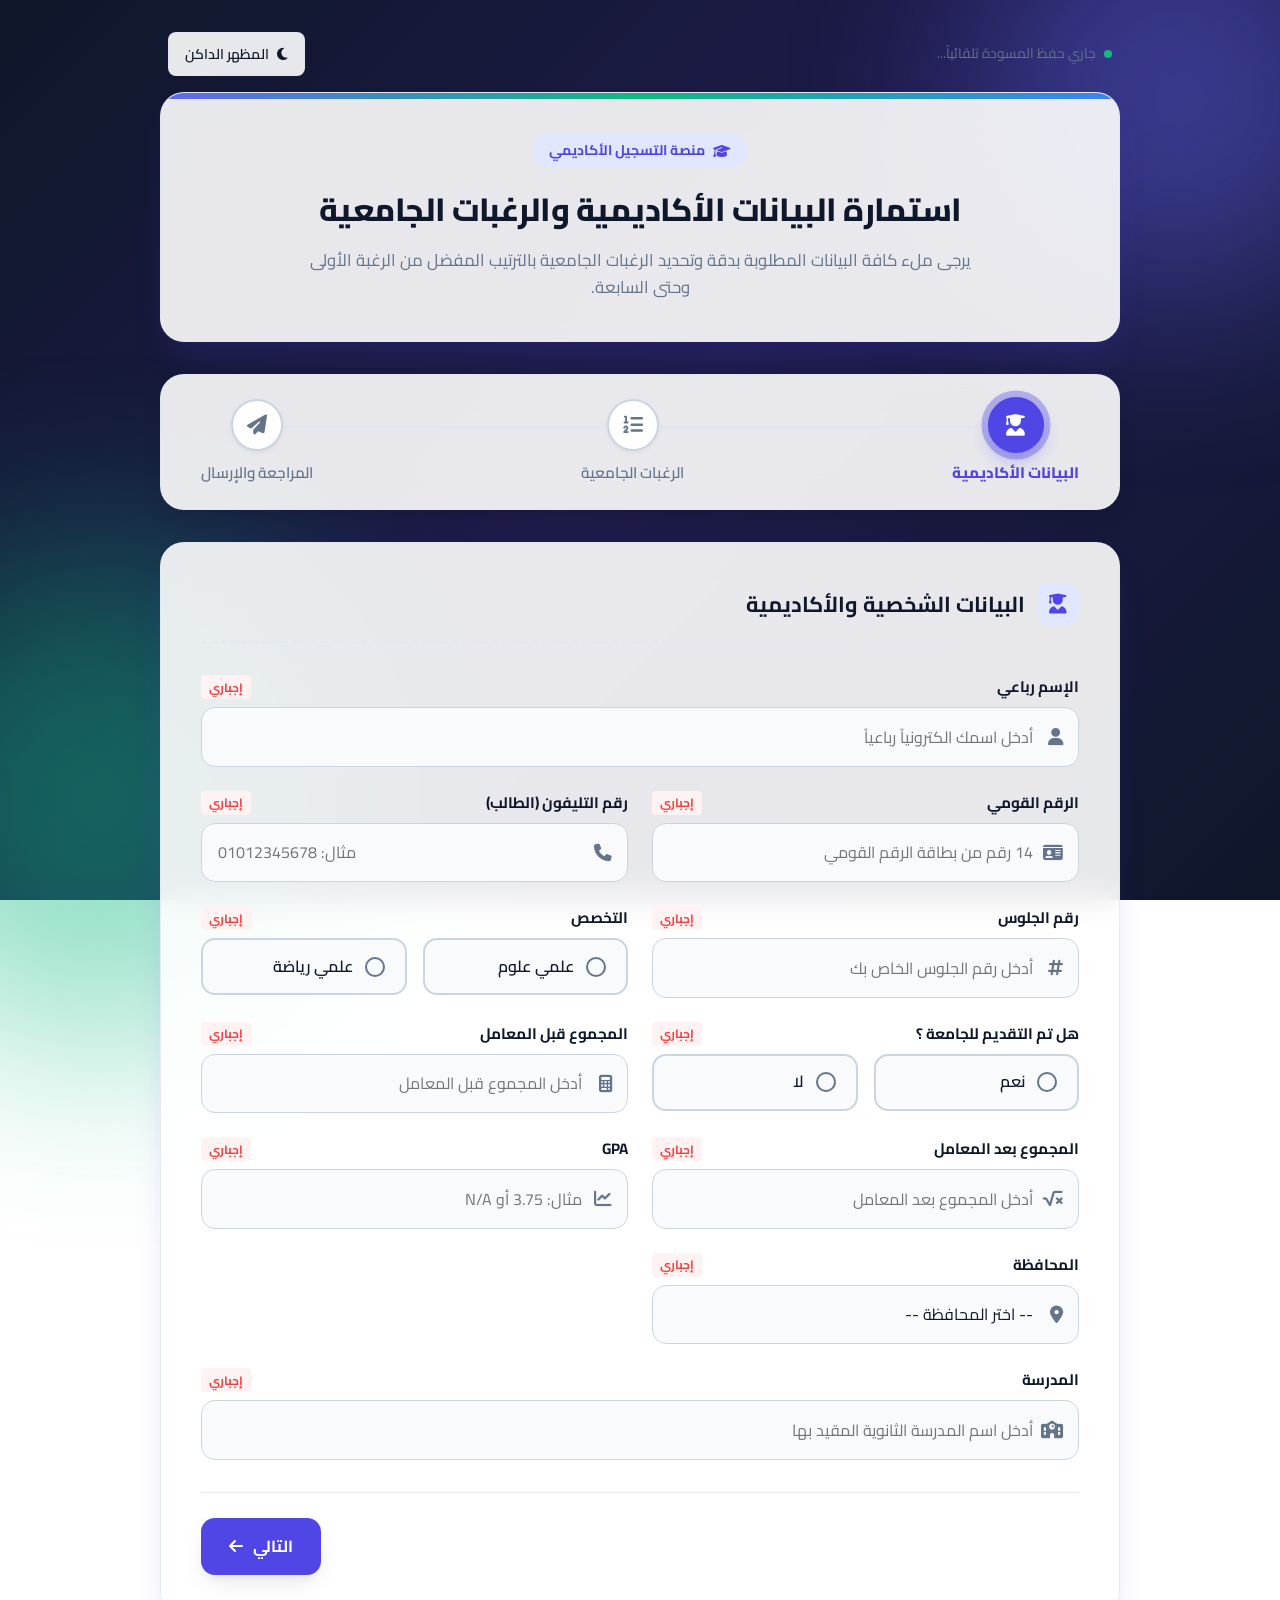
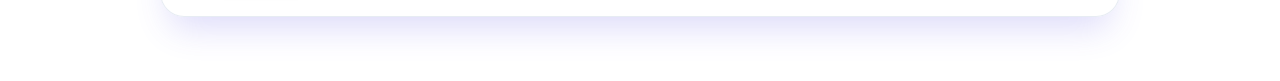
==== index.html @ 5be648ce "Remove *** asterisks from all form field labels and preference titles" ====
<!DOCTYPE html>
<html lang="ar" dir="rtl">
<head>
  <meta charset="UTF-8">
  <meta name="viewport" content="width=device-width, initial-scale=1.0">
  <title>استمارة تسجيل البيانات الأكاديمية ورغبات الجامعة</title>
  <meta name="description" content="استمارة إلكترونية حديثة لتسجيل بيانات الطلاب والرغبات الجامعية بسهولة وأمان.">
  
  <!-- FontAwesome Icons & Google Fonts -->
  <link rel="stylesheet" href="https://cdnjs.cloudflare.com/ajax/libs/font-awesome/6.4.0/css/all.min.css">
  <link rel="stylesheet" href="styles.css">
</head>
<body>

  <!-- Background Decorative Orbs -->
  <div class="bg-orb bg-orb-1"></div>
  <div class="bg-orb bg-orb-2"></div>

  <div class="app-container">

    <!-- Top Action Bar -->
    <div class="top-bar">
      <div class="draft-status" id="draftStatus">
        <span class="draft-dot"></span>
        <span id="draftText">جاري حفظ المسودة تلقائياً...</span>
      </div>

      <button type="button" class="theme-toggle-btn" id="themeToggleBtn">
        <i class="fa-solid fa-moon" id="themeIcon"></i>
        <span id="themeLabel">المظهر الداكن</span>
      </button>
    </div>

    <!-- Header Section -->
    <header class="header-card">
      <div class="header-badge">
        <i class="fa-solid fa-graduation-cap"></i>
        <span>منصة التسجيل الأكاديمي</span>
      </div>
      <h1 class="header-title">استمارة البيانات الأكاديمية والرغبات الجامعية</h1>
      <p class="header-subtitle">
        يرجى ملء كافة البيانات المطلوبة بدقة وتحديد الرغبات الجامعية بالترتيب المفضل من الرغبة الأولى وحتى السابعة.
      </p>
    </header>



    <!-- Wizard Stepper Navigation Bar -->
    <div class="wizard-progress-card">
      <div class="wizard-progress">
        <div class="progress-line-fill" id="progressFill"></div>

        <div class="step-item active" data-step="1">
          <div class="step-icon-box">
            <i class="fa-solid fa-user-graduate step-icon"></i>
            <i class="fa-solid fa-check step-check"></i>
          </div>
          <span class="step-label">البيانات الأكاديمية</span>
        </div>

        <div class="step-item" data-step="2">
          <div class="step-icon-box">
            <i class="fa-solid fa-list-ol step-icon"></i>
            <i class="fa-solid fa-check step-check"></i>
          </div>
          <span class="step-label">الرغبات الجامعية</span>
        </div>

        <div class="step-item" data-step="3">
          <div class="step-icon-box">
            <i class="fa-solid fa-paper-plane step-icon"></i>
            <i class="fa-solid fa-check step-check"></i>
          </div>
          <span class="step-label">المراجعة والإرسال</span>
        </div>
      </div>
    </div>

    <!-- Main Form Element -->
    <form id="surveyForm" novalidate>

      <div class="form-card">

        <!-- ==================== STEP 1: Student & Academic Information ==================== -->
        <section class="step-panel active" id="step1">
          <div class="section-header">
            <div class="section-icon"><i class="fa-solid fa-user-graduate"></i></div>
            <h2 class="section-title-text">البيانات الشخصية والأكاديمية</h2>
          </div>

          <div class="form-grid">

            <!-- الإسم رباعي -->
            <div class="form-group full-width">
              <label class="form-label" for="fullName">
                <span>الإسم رباعي</span>
                <span class="required-tag">إجباري</span>
              </label>
              <div class="input-wrapper">
                <input type="text" id="fullName" name="fullName" class="form-control" placeholder="أدخل اسمك الكترونياً رباعياً" required>
                <i class="fa-solid fa-user input-icon"></i>
              </div>
              <span class="error-message">يرجى إدخال الاسم الرباعي كاملاً</span>
            </div>

            <!-- الرقم القومي -->
            <div class="form-group">
              <label class="form-label" for="nationalId">
                <span>الرقم القومي</span>
                <span class="required-tag">إجباري</span>
              </label>
              <div class="input-wrapper">
                <input type="text" id="nationalId" name="nationalId" class="form-control" maxlength="14" placeholder="14 رقم من بطاقة الرقم القومي" required>
                <i class="fa-solid fa-id-card input-icon"></i>
              </div>
              <span class="error-message">يرجى إدخال الرقم القومي صحيحاً (14 رقم)</span>
            </div>

            <!-- رقم التليفون (الطالب) -->
            <div class="form-group">
              <label class="form-label" for="phone">
                <span>رقم التليفون (الطالب)</span>
                <span class="required-tag">إجباري</span>
              </label>
              <div class="input-wrapper">
                <input type="tel" id="phone" name="phone" class="form-control" maxlength="11" placeholder="مثال: 01012345678" required>
                <i class="fa-solid fa-phone input-icon"></i>
              </div>
              <span class="error-message">يرجى إدخال رقم تليفون صحيح مكون من 11 رقم</span>
            </div>

            <!-- رقم الجلوس -->
            <div class="form-group">
              <label class="form-label" for="seatNumber">
                <span>رقم الجلوس</span>
                <span class="required-tag">إجباري</span>
              </label>
              <div class="input-wrapper">
                <input type="text" id="seatNumber" name="seatNumber" class="form-control" placeholder="أدخل رقم الجلوس الخاص بك" required>
                <i class="fa-solid fa-hashtag input-icon"></i>
              </div>
              <span class="error-message">يرجى إدخال رقم الجلوس</span>
            </div>

            <!-- التخصص -->
            <div class="form-group">
              <label class="form-label">
                <span>التخصص</span>
                <span class="required-tag">إجباري</span>
              </label>
              <div class="radio-group-cards">
                <label class="radio-card">
                  <input type="radio" name="specialization" value="علمي علوم" required>
                  <span class="radio-custom"></span>
                  <span class="radio-text">علمي علوم</span>
                </label>

                <label class="radio-card">
                  <input type="radio" name="specialization" value="علمي رياضة" required>
                  <span class="radio-custom"></span>
                  <span class="radio-text">علمي رياضة</span>
                </label>
              </div>
              <span class="error-message">يرجى اختيار التخصص</span>
            </div>

            <!-- هل تم التقديم للجامعة ؟ -->
            <div class="form-group">
              <label class="form-label">
                <span>هل تم التقديم للجامعة ؟</span>
                <span class="required-tag">إجباري</span>
              </label>
              <div class="radio-group-cards">
                <label class="radio-card">
                  <input type="radio" name="appliedToUniversity" value="نعم" required>
                  <span class="radio-custom"></span>
                  <span class="radio-text">نعم</span>
                </label>

                <label class="radio-card">
                  <input type="radio" name="appliedToUniversity" value="لا" required>
                  <span class="radio-custom"></span>
                  <span class="radio-text">لا</span>
                </label>
              </div>
              <span class="error-message">يرجى تحديد حالة التقديم للجامعة</span>
            </div>

            <!-- المجموع قبل المعامل -->
            <div class="form-group">
              <label class="form-label" for="scoreBefore">
                <span>المجموع قبل المعامل</span>
                <span class="required-tag">إجباري</span>
              </label>
              <div class="input-wrapper">
                <input type="text" id="scoreBefore" name="scoreBefore" class="form-control" placeholder="أدخل المجموع قبل المعامل" required>
                <i class="fa-solid fa-calculator input-icon"></i>
              </div>
              <span class="error-message">يرجى إدخال المجموع قبل المعامل</span>
            </div>

            <!-- المجموع بعد المعامل -->
            <div class="form-group">
              <label class="form-label" for="scoreAfter">
                <span>المجموع بعد المعامل</span>
                <span class="required-tag">إجباري</span>
              </label>
              <div class="input-wrapper">
                <input type="text" id="scoreAfter" name="scoreAfter" class="form-control" placeholder="أدخل المجموع بعد المعامل" required>
                <i class="fa-solid fa-square-root-variable input-icon"></i>
              </div>
              <span class="error-message">يرجى إدخال المجموع بعد المعامل</span>
            </div>

            <!-- GPA -->
            <div class="form-group">
              <label class="form-label" for="gpa">
                <span>GPA</span>
                <span class="required-tag">إجباري</span>
              </label>
              <div class="input-wrapper">
                <input type="text" id="gpa" name="gpa" class="form-control" placeholder="مثال: 3.75 أو N/A" required>
                <i class="fa-solid fa-chart-line input-icon"></i>
              </div>
              <span class="error-message">يرجى إدخال GPA</span>
            </div>

            <!-- المحافظة -->
            <div class="form-group">
              <label class="form-label" for="governorate">
                <span>المحافظة</span>
                <span class="required-tag">إجباري</span>
              </label>
              <div class="input-wrapper">
                <select id="governorate" name="governorate" class="form-control" required>
                  <option value="" disabled selected>-- اختر المحافظة --</option>
                  <option value="القاهرة">القاهرة</option>
                  <option value="الجيزة">الجيزة</option>
                  <option value="الإسكندرية">الإسكندرية</option>
                  <option value="الدقهلية">الدقهلية</option>
                  <option value="الشرقية">الشرقية</option>
                  <option value="القليوبية">القليوبية</option>
                  <option value="كفر الشيخ">كفر الشيخ</option>
                  <option value="الغربية">الغربية</option>
                  <option value="المنوفية">المنوفية</option>
                  <option value="البحيرة">البحيرة</option>
                  <option value="الإسماعيلية">الإسماعيلية</option>
                  <option value="بورسعيد">بورسعيد</option>
                  <option value="السويس">السويس</option>
                  <option value="دمياط">دمياط</option>
                  <option value="الفيوم">الفيوم</option>
                  <option value="بني سويف">بني سويف</option>
                  <option value="المنيا">المنيا</option>
                  <option value="أسيوط">أسيوط</option>
                  <option value="سوهاج">سوهاج</option>
                  <option value="قنا">قنا</option>
                  <option value="الأقصر">الأقصر</option>
                  <option value="أسوان">أسوان</option>
                  <option value="شمال سيناء">شمال سيناء</option>
                  <option value="جنوب سيناء">جنوب سيناء</option>
                  <option value="البحر الأحمر">البحر الأحمر</option>
                  <option value="الوادي الجديد">الوادي الجديد</option>
                  <option value="مطروح">مطروح</option>
                </select>
                <i class="fa-solid fa-location-dot input-icon"></i>
              </div>
              <span class="error-message">يرجى اختيار المحافظة</span>
            </div>

            <!-- المدرسة -->
            <div class="form-group full-width">
              <label class="form-label" for="school">
                <span>المدرسة</span>
                <span class="required-tag">إجباري</span>
              </label>
              <div class="input-wrapper">
                <input type="text" id="school" name="school" class="form-control" placeholder="أدخل اسم المدرسة الثانوية المقيد بها" required>
                <i class="fa-solid fa-school input-icon"></i>
              </div>
              <span class="error-message">يرجى إدخال اسم المدرسة</span>
            </div>

          </div>
        </section>


        <!-- ==================== STEP 2: University & Specialization Preferences ==================== -->
        <section class="step-panel" id="step2">
          <div class="section-header">
            <div class="section-icon"><i class="fa-solid fa-list-ol"></i></div>
            <h2 class="section-title-text">رغبات الجامعة والتخصص (الرغبة 1 إلى 7)</h2>
          </div>

          <!-- Preferences loop 1 to 7 -->
          <div class="preferences-container">

            <!-- Preference 1 -->
            <div class="pref-card">
              <div class="pref-card-header">
                <span class="pref-badge">1</span>
                <span>الرغبة الأولى (الأولوية العليا)</span>
              </div>
              <div class="form-grid">
                <div class="form-group">
                  <label class="form-label" for="pref1_university">اسم الجامعة (الرغبة الأولى)</label>
                  <div class="input-wrapper">
                    <input type="text" id="pref1_university" name="pref1_university" class="form-control" placeholder="اسم الجامعة للرغبة الأولى" required>
                    <i class="fa-solid fa-building-columns input-icon"></i>
                  </div>
                  <span class="error-message">يرجى كتابة اسم الجامعة للرغبة الأولى</span>
                </div>
                <div class="form-group">
                  <label class="form-label" for="pref1_specialization">تخصص الرغبة الأولى</label>
                  <div class="input-wrapper">
                    <input type="text" id="pref1_specialization" name="pref1_specialization" class="form-control" placeholder="اسم التخصص للرغبة الأولى" required>
                    <i class="fa-solid fa-book-bookmark input-icon"></i>
                  </div>
                  <span class="error-message">يرجى كتابة تخصص الرغبة الأولى</span>
                </div>
              </div>
            </div>

            <!-- Preference 2 -->
            <div class="pref-card">
              <div class="pref-card-header">
                <span class="pref-badge">2</span>
                <span>الرغبة الثانية</span>
              </div>
              <div class="form-grid">
                <div class="form-group">
                  <label class="form-label" for="pref2_university">اسم الجامعة (الرغبة الثانية)</label>
                  <div class="input-wrapper">
                    <input type="text" id="pref2_university" name="pref2_university" class="form-control" placeholder="اسم الجامعة للرغبة الثانية" required>
                    <i class="fa-solid fa-building-columns input-icon"></i>
                  </div>
                  <span class="error-message">يرجى كتابة اسم الجامعة للرغبة الثانية</span>
                </div>
                <div class="form-group">
                  <label class="form-label" for="pref2_specialization">التخصص لرغبة الثانية</label>
                  <div class="input-wrapper">
                    <input type="text" id="pref2_specialization" name="pref2_specialization" class="form-control" placeholder="اسم التخصص للرغبة الثانية" required>
                    <i class="fa-solid fa-book-bookmark input-icon"></i>
                  </div>
                  <span class="error-message">يرجى كتابة تخصص الرغبة الثانية</span>
                </div>
              </div>
            </div>

            <!-- Preference 3 -->
            <div class="pref-card">
              <div class="pref-card-header">
                <span class="pref-badge">3</span>
                <span>الرغبة الثالثة</span>
              </div>
              <div class="form-grid">
                <div class="form-group">
                  <label class="form-label" for="pref3_university">اسم الجامعة (الرغبة الثالثة)</label>
                  <div class="input-wrapper">
                    <input type="text" id="pref3_university" name="pref3_university" class="form-control" placeholder="اسم الجامعة للرغبة الثالثة" required>
                    <i class="fa-solid fa-building-columns input-icon"></i>
                  </div>
                  <span class="error-message">يرجى كتابة اسم الجامعة للرغبة الثالثة</span>
                </div>
                <div class="form-group">
                  <label class="form-label" for="pref3_specialization">التخصص للرغبة الثالثة</label>
                  <div class="input-wrapper">
                    <input type="text" id="pref3_specialization" name="pref3_specialization" class="form-control" placeholder="اسم التخصص للرغبة الثالثة" required>
                    <i class="fa-solid fa-book-bookmark input-icon"></i>
                  </div>
                  <span class="error-message">يرجى كتابة تخصص الرغبة الثالثة</span>
                </div>
              </div>
            </div>

            <!-- Preference 4 -->
            <div class="pref-card">
              <div class="pref-card-header">
                <span class="pref-badge">4</span>
                <span>الرغبة الرابعة</span>
              </div>
              <div class="form-grid">
                <div class="form-group">
                  <label class="form-label" for="pref4_university">اسم الجامعة (الرغبة الرابعة)</label>
                  <div class="input-wrapper">
                    <input type="text" id="pref4_university" name="pref4_university" class="form-control" placeholder="اسم الجامعة للرغبة الرابعة" required>
                    <i class="fa-solid fa-building-columns input-icon"></i>
                  </div>
                  <span class="error-message">يرجى كتابة اسم الجامعة للرغبة الرابعة</span>
                </div>
                <div class="form-group">
                  <label class="form-label" for="pref4_specialization">التخصص لرغبة الرابعة</label>
                  <div class="input-wrapper">
                    <input type="text" id="pref4_specialization" name="pref4_specialization" class="form-control" placeholder="اسم التخصص للرغبة الرابعة" required>
                    <i class="fa-solid fa-book-bookmark input-icon"></i>
                  </div>
                  <span class="error-message">يرجى كتابة تخصص الرغبة الرابعة</span>
                </div>
              </div>
            </div>

            <!-- Preference 5 -->
            <div class="pref-card">
              <div class="pref-card-header">
                <span class="pref-badge">5</span>
                <span>الرغبة الخامسة</span>
              </div>
              <div class="form-grid">
                <div class="form-group">
                  <label class="form-label" for="pref5_university">اسم الجامعة الرغبة الخامسة</label>
                  <div class="input-wrapper">
                    <input type="text" id="pref5_university" name="pref5_university" class="form-control" placeholder="اسم الجامعة للرغبة الخامسة" required>
                    <i class="fa-solid fa-building-columns input-icon"></i>
                  </div>
                  <span class="error-message">يرجى كتابة اسم الجامعة للرغبة الخامسة</span>
                </div>
                <div class="form-group">
                  <label class="form-label" for="pref5_specialization">التخصص لرغبة الخامسة</label>
                  <div class="input-wrapper">
                    <input type="text" id="pref5_specialization" name="pref5_specialization" class="form-control" placeholder="اسم التخصص للرغبة الخامسة" required>
                    <i class="fa-solid fa-book-bookmark input-icon"></i>
                  </div>
                  <span class="error-message">يرجى كتابة تخصص الرغبة الخامسة</span>
                </div>
              </div>
            </div>

            <!-- Preference 6 -->
            <div class="pref-card">
              <div class="pref-card-header">
                <span class="pref-badge">6</span>
                <span>الرغبة السادسة</span>
              </div>
              <div class="form-grid">
                <div class="form-group">
                  <label class="form-label" for="pref6_university">اسم الجامعة الرغبة السادسة</label>
                  <div class="input-wrapper">
                    <input type="text" id="pref6_university" name="pref6_university" class="form-control" placeholder="اسم الجامعة للرغبة السادسة" required>
                    <i class="fa-solid fa-building-columns input-icon"></i>
                  </div>
                  <span class="error-message">يرجى كتابة اسم الجامعة للرغبة السادسة</span>
                </div>
                <div class="form-group">
                  <label class="form-label" for="pref6_specialization">التخصص لرغبة السادسة</label>
                  <div class="input-wrapper">
                    <input type="text" id="pref6_specialization" name="pref6_specialization" class="form-control" placeholder="اسم التخصص للرغبة السادسة" required>
                    <i class="fa-solid fa-book-bookmark input-icon"></i>
                  </div>
                  <span class="error-message">يرجى كتابة تخصص الرغبة السادسة</span>
                </div>
              </div>
            </div>

            <!-- Preference 7 -->
            <div class="pref-card">
              <div class="pref-card-header">
                <span class="pref-badge">7</span>
                <span>الرغبة السابعة</span>
              </div>
              <div class="form-grid">
                <div class="form-group">
                  <label class="form-label" for="pref7_university">اسم الجامعة لرغبة السابعة</label>
                  <div class="input-wrapper">
                    <input type="text" id="pref7_university" name="pref7_university" class="form-control" placeholder="اسم الجامعة للرغبة السابعة" required>
                    <i class="fa-solid fa-building-columns input-icon"></i>
                  </div>
                  <span class="error-message">يرجى كتابة اسم الجامعة للرغبة السابعة</span>
                </div>
                <div class="form-group">
                  <label class="form-label" for="pref7_specialization">التخصص لرغبة السابعة</label>
                  <div class="input-wrapper">
                    <input type="text" id="pref7_specialization" name="pref7_specialization" class="form-control" placeholder="اسم التخصص للرغبة السابعة" required>
                    <i class="fa-solid fa-book-bookmark input-icon"></i>
                  </div>
                  <span class="error-message">يرجى كتابة تخصص الرغبة السابعة</span>
                </div>
              </div>
            </div>

          </div>
        </section>


        <!-- ==================== STEP 3: Review & Final Submission ==================== -->
        <section class="step-panel" id="step3">
          <div class="section-header">
            <div class="section-icon"><i class="fa-solid fa-circle-check"></i></div>
            <h2 class="section-title-text">مراجعة وتأكيد البيانات والمستندات</h2>
          </div>

          <div class="review-summary">
            <!-- Academic Summary Box -->
            <div class="review-box">
              <div class="review-box-title">
                <i class="fa-solid fa-id-card"></i>
                <span>البيانات الأكاديمية والشخصية</span>
              </div>
              <div class="review-grid" id="reviewAcademicGrid">
                <!-- Dynamically populated via JS -->
              </div>
            </div>

            <!-- Preferences Summary Box -->
            <div class="review-box">
              <div class="review-box-title">
                <i class="fa-solid fa-list-check"></i>
                <span>جدول الرغبات الجامعية المحددة (1 - 7)</span>
              </div>
              <div style="overflow-x: auto;">
                <table class="review-pref-table">
                  <thead>
                    <tr>
                      <th>الرغبة</th>
                      <th>اسم الجامعة</th>
                      <th>التخصص المطلوب</th>
                    </tr>
                  </thead>
                  <tbody id="reviewPrefTableBody">
                    <!-- Dynamically populated via JS -->
                  </tbody>
                </table>
              </div>
            </div>
          </div>
        </section>

        <!-- Navigation Action Buttons -->
        <div class="wizard-actions">
          <button type="button" class="btn btn-secondary" id="prevBtn" style="visibility: hidden;">
            <i class="fa-solid fa-arrow-right"></i>
            <span>السابق</span>
          </button>

          <div style="display: flex; gap: 0.75rem;">
            <button type="button" class="btn btn-secondary" id="printSummaryBtn" style="display: none;">
              <i class="fa-solid fa-print"></i>
              <span>طباعة الاستمارة</span>
            </button>

            <button type="button" class="btn btn-primary" id="nextBtn">
              <span>التالي</span>
              <i class="fa-solid fa-arrow-left"></i>
            </button>

            <button type="submit" class="btn btn-accent" id="submitBtn" style="display: none;">
              <i class="fa-solid fa-paper-plane"></i>
              <span>تأكيد وإرسال الاستمارة</span>
            </button>
          </div>
        </div>

      </div>
    </form>
  </div>

  <!-- Submission Success Modal -->
  <div class="modal-overlay" id="successModal">
    <div class="modal-card">
      <div class="success-icon">
        <i class="fa-solid fa-check"></i>
      </div>
      <h3 style="font-size: 1.5rem; font-weight: 800; margin-bottom: 0.5rem; color: var(--text-main);">تم إرسال البيانات بنجاح!</h3>
      <p style="color: var(--text-muted); margin-bottom: 1.5rem;">
        تم تسجيل جميع البيانات الأكاديمية ورغباتك الـ 7 بنجاح في قاعدة البيانات.
      </p>
      <div style="display: flex; gap: 1rem; justify-content: center;">
        <button type="button" class="btn btn-primary" onclick="window.print()">
          <i class="fa-solid fa-print"></i> طباعة نسخة
        </button>
        <button type="button" class="btn btn-secondary" id="closeModalBtn">
          إغلاق
        </button>
      </div>
    </div>
  </div>

  <!-- Toast Notification System Container -->
  <div class="toast-container" id="toastContainer"></div>

  <!-- Application Logic -->
  <script src="app.js"></script>
</body>
</html>
---- styles.css ----
/* ==========================================================================
   Modern RTL Arabic Survey Design System
   Font: Cairo & Readex Pro (Google Fonts)
   Theme: Midnight Indigo & Emerald Glassmorphism
   ========================================================================== */

@import url('https://fonts.googleapis.com/css2?family=Cairo:wght@300;400;500;600;700;800;900&family=Readex+Pro:wght@300;400;500;600;700&display=swap');

:root {
  /* Color Tokens - Light/Default Modern Palette */
  --bg-gradient: linear-gradient(135deg, #0f172a 0%, #1e1b4b 50%, #0f172a 100%);
  --surface-bg: rgba(255, 255, 255, 0.95);
  --card-bg: rgba(255, 255, 255, 0.9);
  --card-border: rgba(226, 232, 240, 0.8);
  --glass-bg: rgba(255, 255, 255, 0.7);
  --glass-border: rgba(255, 255, 255, 0.4);
  
  --primary: #4f46e5;
  --primary-hover: #4338ca;
  --primary-light: #e0e7ff;
  --primary-glow: rgba(79, 70, 229, 0.35);
  
  --accent: #10b981;
  --accent-hover: #059669;
  --accent-light: #d1fae5;
  
  --text-main: #0f172a;
  --text-muted: #64748b;
  --text-light: #94a3b8;
  
  --input-bg: #f8fafc;
  --input-border: #cbd5e1;
  --input-focus-border: #6366f1;
  
  --danger: #ef4444;
  --danger-light: #fef2f2;
  
  --shadow-sm: 0 2px 4px rgba(0, 0, 0, 0.05);
  --shadow-md: 0 10px 25px -5px rgba(0, 0, 0, 0.1), 0 8px 10px -6px rgba(0, 0, 0, 0.05);
  --shadow-lg: 0 20px 35px -10px rgba(79, 70, 229, 0.2);

  --radius-sm: 8px;
  --radius-md: 14px;
  --radius-lg: 24px;

  --transition: all 0.3s cubic-bezier(0.4, 0, 0.2, 1);
}

[data-theme="dark"] {
  --surface-bg: rgba(15, 23, 42, 0.95);
  --card-bg: rgba(30, 41, 59, 0.85);
  --card-border: rgba(51, 65, 85, 0.7);
  --glass-bg: rgba(30, 41, 59, 0.7);
  --glass-border: rgba(255, 255, 255, 0.1);
  
  --text-main: #f8fafc;
  --text-muted: #94a3b8;
  --text-light: #64748b;
  
  --input-bg: rgba(15, 23, 42, 0.6);
  --input-border: #334155;
  --input-focus-border: #818cf8;
  
  --primary-light: rgba(99, 102, 241, 0.2);
}

/* Reset & Base Styles */
*, *::before, *::after {
  box-sizing: border-box;
  margin: 0;
  padding: 0;
}

html {
  direction: rtl;
  font-family: 'Cairo', 'Readex Pro', system-ui, -apple-system, sans-serif;
  scroll-behavior: smooth;
  font-size: 16px;
}

body {
  min-height: 100vh;
  background: var(--bg-gradient);
  background-attachment: fixed;
  color: var(--text-main);
  line-height: 1.6;
  padding: 2rem 1rem;
  display: flex;
  justify-content: center;
  align-items: flex-start;
  position: relative;
  overflow-x: hidden;
}

/* Background Animated Orbs */
.bg-orb {
  position: fixed;
  border-radius: 50%;
  filter: blur(100px);
  z-index: 0;
  pointer-events: none;
  opacity: 0.45;
  animation: floatOrb 20s infinite alternate ease-in-out;
}

.bg-orb-1 {
  width: 400px;
  height: 400px;
  background: #6366f1;
  top: -100px;
  right: -100px;
}

.bg-orb-2 {
  width: 500px;
  height: 500px;
  background: #10b981;
  bottom: -150px;
  left: -150px;
  animation-delay: -10s;
}

@keyframes floatOrb {
  0% { transform: translate(0, 0) scale(1); }
  100% { transform: translate(40px, 60px) scale(1.1); }
}

/* Main Container Layout */
.app-container {
  position: relative;
  z-index: 1;
  width: 100%;
  max-width: 960px;
  margin: 0 auto;
}

/* Header Component */
.header-card {
  background: var(--card-bg);
  backdrop-filter: blur(16px);
  -webkit-backdrop-filter: blur(16px);
  border: 1px solid var(--card-border);
  border-radius: var(--radius-lg);
  padding: 2.5rem 2rem;
  text-align: center;
  box-shadow: var(--shadow-lg);
  margin-bottom: 2rem;
  position: relative;
  overflow: hidden;
}

.header-card::before {
  content: '';
  position: absolute;
  top: 0;
  left: 0;
  right: 0;
  height: 6px;
  background: linear-gradient(90deg, #6366f1, #10b981, #3b82f6);
}

.header-badge {
  display: inline-flex;
  align-items: center;
  gap: 0.5rem;
  background: var(--primary-light);
  color: var(--primary);
  padding: 0.4rem 1rem;
  border-radius: 50px;
  font-size: 0.875rem;
  font-weight: 700;
  margin-bottom: 1rem;
}

.header-title {
  font-size: 2rem;
  font-weight: 800;
  color: var(--text-main);
  margin-bottom: 0.75rem;
  letter-spacing: -0.5px;
}

.header-subtitle {
  color: var(--text-muted);
  font-size: 1.05rem;
  max-width: 700px;
  margin: 0 auto;
}

/* Top Toolbar (Theme Toggle & Auto-save Status) */
.top-bar {
  display: flex;
  justify-content: space-between;
  align-items: center;
  margin-bottom: 1rem;
  padding: 0 0.5rem;
}

.draft-status {
  display: inline-flex;
  align-items: center;
  gap: 0.5rem;
  font-size: 0.85rem;
  color: var(--text-muted);
}

.draft-dot {
  width: 8px;
  height: 8px;
  border-radius: 50%;
  background: var(--accent);
  display: inline-block;
}

.theme-toggle-btn {
  background: var(--card-bg);
  border: 1px solid var(--card-border);
  color: var(--text-main);
  padding: 0.5rem 1rem;
  border-radius: var(--radius-sm);
  cursor: pointer;
  display: flex;
  align-items: center;
  gap: 0.5rem;
  font-family: inherit;
  font-weight: 600;
  font-size: 0.875rem;
  transition: var(--transition);
}

.theme-toggle-btn:hover {
  transform: translateY(-2px);
  box-shadow: var(--shadow-sm);
}

/* Modern Wizard Stepper Card */
.wizard-progress-card {
  background: var(--card-bg);
  backdrop-filter: blur(16px);
  -webkit-backdrop-filter: blur(16px);
  border: 1px solid var(--card-border);
  border-radius: var(--radius-lg);
  padding: 1.5rem 2.5rem;
  box-shadow: var(--shadow-md);
  margin-bottom: 2rem;
}

.wizard-progress {
  display: flex;
  justify-content: space-between;
  align-items: center;
  position: relative;
}

.wizard-progress::before {
  content: '';
  position: absolute;
  top: 26px;
  left: 2rem;
  right: 2rem;
  height: 4px;
  background: var(--card-border);
  border-radius: 4px;
  z-index: 0;
}

.progress-line-fill {
  position: absolute;
  top: 26px;
  right: 2rem;
  height: 4px;
  background: linear-gradient(90deg, #6366f1, #10b981);
  border-radius: 4px;
  z-index: 0;
  transition: width 0.4s cubic-bezier(0.4, 0, 0.2, 1);
  width: 0%;
}

.step-item {
  position: relative;
  z-index: 1;
  display: flex;
  flex-direction: column;
  align-items: center;
  gap: 0.6rem;
  cursor: pointer;
  transition: var(--transition);
}

.step-icon-box {
  width: 52px;
  height: 52px;
  border-radius: 50%;
  background: var(--surface-bg);
  border: 2.5px solid var(--input-border);
  color: var(--text-muted);
  display: flex;
  align-items: center;
  justify-content: center;
  font-weight: 800;
  font-size: 1.1rem;
  transition: var(--transition);
  box-shadow: var(--shadow-sm);
  position: relative;
}

.step-icon-box .step-icon {
  font-size: 1.25rem;
  transition: var(--transition);
}

.step-icon-box .step-check {
  font-size: 1.2rem;
  display: none;
}

.step-item:hover .step-icon-box {
  transform: translateY(-2px);
  border-color: var(--primary);
  color: var(--primary);
}

.step-item.active .step-icon-box {
  background: var(--primary);
  border-color: var(--primary);
  color: #ffffff;
  box-shadow: 0 0 0 6px var(--primary-glow), 0 8px 16px rgba(79, 70, 229, 0.3);
  transform: scale(1.08);
}

.step-item.completed .step-icon-box {
  background: var(--accent);
  border-color: var(--accent);
  color: #ffffff;
  box-shadow: 0 4px 12px rgba(16, 185, 129, 0.3);
}

.step-item.completed .step-icon {
  display: none;
}

.step-item.completed .step-check {
  display: block;
}

.step-label {
  font-size: 0.95rem;
  font-weight: 600;
  color: var(--text-muted);
  transition: var(--transition);
}

.step-item.active .step-label {
  color: var(--primary);
  font-weight: 800;
}

.step-item.completed .step-label {
  color: var(--accent);
  font-weight: 700;
}

/* Main Form Card */
.form-card {
  background: var(--card-bg);
  backdrop-filter: blur(16px);
  -webkit-backdrop-filter: blur(16px);
  border: 1px solid var(--card-border);
  border-radius: var(--radius-lg);
  padding: 2.5rem;
  box-shadow: var(--shadow-lg);
  margin-bottom: 2rem;
}

.step-panel {
  display: none;
  animation: fadeIn 0.4s ease-out;
}

.step-panel.active {
  display: block;
}

@keyframes fadeIn {
  from { opacity: 0; transform: translateY(10px); }
  to { opacity: 1; transform: translateY(0); }
}

.section-header {
  display: flex;
  align-items: center;
  gap: 0.75rem;
  margin-bottom: 2rem;
  padding-bottom: 1rem;
  border-bottom: 2px dashed var(--card-border);
}

.section-icon {
  width: 42px;
  height: 42px;
  background: var(--primary-light);
  color: var(--primary);
  border-radius: 12px;
  display: flex;
  align-items: center;
  justify-content: center;
  font-size: 1.25rem;
}

.section-title-text {
  font-size: 1.35rem;
  font-weight: 700;
  color: var(--text-main);
}

/* Grid System */
.form-grid {
  display: grid;
  grid-template-columns: repeat(2, 1fr);
  gap: 1.5rem;
}

.full-width {
  grid-column: span 2;
}

@media (max-width: 768px) {
  .form-grid {
    grid-template-columns: 1fr;
  }
  .full-width {
    grid-column: span 1;
  }
  .form-card {
    padding: 1.5rem;
  }
  .header-card {
    padding: 1.75rem 1rem;
  }
  .header-title {
    font-size: 1.5rem;
  }
}

/* Form Group Controls */
.form-group {
  display: flex;
  flex-direction: column;
  gap: 0.5rem;
  position: relative;
}

.form-label {
  font-size: 0.95rem;
  font-weight: 700;
  color: var(--text-main);
  display: flex;
  align-items: center;
  justify-content: space-between;
}

.required-tag {
  background: var(--danger-light);
  color: var(--danger);
  font-size: 0.75rem;
  font-weight: 700;
  padding: 0.15rem 0.5rem;
  border-radius: 4px;
  margin-right: auto;
}

.input-wrapper {
  position: relative;
  display: flex;
  align-items: center;
}

.input-icon {
  position: absolute;
  right: 1rem;
  color: var(--text-muted);
  font-size: 1.1rem;
  pointer-events: none;
  transition: var(--transition);
}

.form-control {
  width: 100%;
  padding: 0.85rem 2.8rem 0.85rem 1rem;
  background: var(--input-bg);
  border: 1.5px solid var(--input-border);
  border-radius: var(--radius-md);
  font-family: inherit;
  font-size: 1rem;
  color: var(--text-main);
  transition: var(--transition);
}

.form-control:focus {
  outline: none;
  border-color: var(--input-focus-border);
  background: var(--surface-bg);
  box-shadow: 0 0 0 4px var(--primary-glow);
}

.form-control:focus + .input-icon {
  color: var(--primary);
}

.form-control.is-invalid {
  border-color: var(--danger);
  background-color: var(--danger-light);
}

.error-message {
  font-size: 0.8rem;
  color: var(--danger);
  font-weight: 600;
  display: none;
}

.form-group.has-error .error-message {
  display: block;
}

/* Select Box Custom Styling */
select.form-control {
  appearance: none;
  background-image: url("data:image/svg+xml,%3Csvg xmlns='http://www.w3.org/2000/svg' fill='none' viewBox='0 0 24 24' stroke='%2064748b'%3E%3Cpath stroke-linecap='round' stroke-linejoin='round' stroke-width='2' d='M19 9l-7 7-7-7'%3E%3C/path%3E%3C/svg%3E");
  background-repeat: no-repeat;
  background-position: left 1rem center;
  background-size: 1.2rem;
  padding-left: 2.5rem;
}

/* Custom Radio Choice Cards */
.radio-group-cards {
  display: grid;
  grid-template-columns: repeat(2, 1fr);
  gap: 1rem;
}

.radio-card {
  position: relative;
  background: var(--input-bg);
  border: 2px solid var(--input-border);
  border-radius: var(--radius-md);
  padding: 0.85rem 1.25rem;
  cursor: pointer;
  display: flex;
  align-items: center;
  gap: 0.75rem;
  font-weight: 600;
  transition: var(--transition);
  user-select: none;
}

.radio-card input[type="radio"] {
  position: absolute;
  opacity: 0;
  cursor: pointer;
}

.radio-custom {
  width: 20px;
  height: 20px;
  border-radius: 50%;
  border: 2px solid var(--text-muted);
  display: flex;
  align-items: center;
  justify-content: center;
  transition: var(--transition);
}

.radio-custom::after {
  content: '';
  width: 10px;
  height: 10px;
  border-radius: 50%;
  background: var(--primary);
  transform: scale(0);
  transition: transform 0.2s ease;
}

.radio-card:hover {
  border-color: var(--primary);
  background: var(--primary-light);
}

.radio-card input[type="radio"]:checked + .radio-custom {
  border-color: var(--primary);
}

.radio-card input[type="radio"]:checked + .radio-custom::after {
  transform: scale(1);
}

.radio-card input[type="radio"]:checked ~ .radio-text {
  color: var(--primary);
  font-weight: 700;
}

.radio-card.selected {
  border-color: var(--primary);
  background: var(--primary-light);
}

/* Preferences Cards Styling */
.pref-card {
  background: var(--input-bg);
  border: 1px solid var(--input-border);
  border-radius: var(--radius-md);
  padding: 1.25rem;
  margin-bottom: 1.25rem;
  transition: var(--transition);
}

.pref-card:hover {
  border-color: var(--primary);
  box-shadow: var(--shadow-sm);
}

.pref-card-header {
  display: flex;
  align-items: center;
  gap: 0.5rem;
  font-weight: 800;
  font-size: 1rem;
  color: var(--primary);
  margin-bottom: 1rem;
  padding-bottom: 0.5rem;
  border-bottom: 1px solid var(--card-border);
}

.pref-badge {
  background: var(--primary);
  color: #ffffff;
  width: 26px;
  height: 26px;
  border-radius: 50%;
  display: flex;
  align-items: center;
  justify-content: center;
  font-size: 0.85rem;
}

/* Navigation Buttons */
.wizard-actions {
  display: flex;
  justify-content: space-between;
  align-items: center;
  margin-top: 2rem;
  padding-top: 1.5rem;
  border-top: 1px solid var(--card-border);
}

.btn {
  display: inline-flex;
  align-items: center;
  gap: 0.6rem;
  padding: 0.85rem 1.75rem;
  font-family: inherit;
  font-size: 1rem;
  font-weight: 700;
  border-radius: var(--radius-md);
  border: none;
  cursor: pointer;
  transition: var(--transition);
}

.btn-primary {
  background: var(--primary);
  color: #ffffff;
  box-shadow: var(--shadow-md);
}

.btn-primary:hover {
  background: var(--primary-hover);
  transform: translateY(-2px);
  box-shadow: var(--shadow-lg);
}

.btn-accent {
  background: var(--accent);
  color: #ffffff;
  box-shadow: var(--shadow-md);
}

.btn-accent:hover {
  background: var(--accent-hover);
  transform: translateY(-2px);
}

.btn-secondary {
  background: var(--input-bg);
  color: var(--text-main);
  border: 1.5px solid var(--input-border);
}

.btn-secondary:hover {
  background: var(--card-border);
}

.btn:disabled {
  opacity: 0.6;
  cursor: not-allowed;
  transform: none !important;
}

/* Summary Review Panel */
.review-summary {
  display: flex;
  flex-direction: column;
  gap: 1.5rem;
}

.review-box {
  background: var(--input-bg);
  border: 1px solid var(--input-border);
  border-radius: var(--radius-md);
  padding: 1.5rem;
}

.review-box-title {
  font-weight: 800;
  font-size: 1.1rem;
  color: var(--primary);
  margin-bottom: 1rem;
  display: flex;
  align-items: center;
  gap: 0.5rem;
}

.review-grid {
  display: grid;
  grid-template-columns: repeat(2, 1fr);
  gap: 1rem;
}

@media (max-width: 640px) {
  .review-grid {
    grid-template-columns: 1fr;
  }
}

.review-item {
  display: flex;
  flex-direction: column;
  gap: 0.2rem;
}

.review-key {
  font-size: 0.85rem;
  color: var(--text-muted);
  font-weight: 600;
}

.review-val {
  font-size: 0.95rem;
  font-weight: 700;
  color: var(--text-main);
}

.review-pref-table {
  width: 100%;
  border-collapse: collapse;
  margin-top: 0.5rem;
}

.review-pref-table th,
.review-pref-table td {
  padding: 0.65rem 0.85rem;
  border-bottom: 1px solid var(--card-border);
  text-align: right;
  font-size: 0.9rem;
}

.review-pref-table th {
  background: var(--primary-light);
  color: var(--primary);
  font-weight: 800;
}

/* Backend Config Collapsible Bar */
.config-accordion {
  margin-bottom: 1.5rem;
  background: var(--card-bg);
  border: 1px solid var(--card-border);
  border-radius: var(--radius-md);
  overflow: hidden;
}

.config-toggle {
  padding: 0.85rem 1.25rem;
  background: var(--input-bg);
  display: flex;
  align-items: center;
  justify-content: space-between;
  cursor: pointer;
  font-size: 0.875rem;
  font-weight: 700;
  color: var(--text-muted);
}

.config-content {
  padding: 1.25rem;
  display: none;
  border-top: 1px solid var(--card-border);
}

.config-accordion.open .config-content {
  display: block;
}

/* Modal Overlay */
.modal-overlay {
  position: fixed;
  inset: 0;
  background: rgba(15, 23, 42, 0.75);
  backdrop-filter: blur(8px);
  display: flex;
  align-items: center;
  justify-content: center;
  z-index: 999;
  opacity: 0;
  pointer-events: none;
  transition: var(--transition);
  padding: 1rem;
}

.modal-overlay.active {
  opacity: 1;
  pointer-events: auto;
}

.modal-card {
  background: var(--surface-bg);
  border-radius: var(--radius-lg);
  width: 100%;
  max-width: 520px;
  padding: 2.5rem;
  text-align: center;
  box-shadow: var(--shadow-lg);
  transform: scale(0.9);
  transition: transform 0.3s cubic-bezier(0.34, 1.56, 0.64, 1);
}

.modal-overlay.active .modal-card {
  transform: scale(1);
}

.success-icon {
  width: 72px;
  height: 72px;
  background: var(--accent-light);
  color: var(--accent);
  border-radius: 50%;
  display: flex;
  align-items: center;
  justify-content: center;
  font-size: 2.5rem;
  margin: 0 auto 1.5rem auto;
}

/* Toast Notifications */
.toast-container {
  position: fixed;
  bottom: 2rem;
  right: 2rem;
  z-index: 1000;
  display: flex;
  flex-direction: column;
  gap: 0.75rem;
}

.toast {
  background: var(--card-bg);
  color: var(--text-main);
  border-right: 4px solid var(--primary);
  padding: 1rem 1.25rem;
  border-radius: var(--radius-sm);
  box-shadow: var(--shadow-lg);
  display: flex;
  align-items: center;
  gap: 0.75rem;
  font-weight: 600;
  font-size: 0.9rem;
  animation: slideIn 0.3s ease;
}

.toast.error {
  border-right-color: var(--danger);
}

@keyframes slideIn {
  from { transform: translateX(100%); opacity: 0; }
  to { transform: translateX(0); opacity: 1; }
}

/* Spinner */
.spinner {
  width: 20px;
  height: 20px;
  border: 3px solid rgba(255, 255, 255, 0.3);
  border-top-color: #ffffff;
  border-radius: 50%;
  animation: spin 0.8s linear infinite;
}

@keyframes spin {
  to { transform: rotate(360deg); }
}

/* Print Stylesheet */
@media print {
  body {
    background: #ffffff;
    color: #000000;
    padding: 0;
  }
  .bg-orb, .wizard-progress, .wizard-actions, .top-bar, .config-accordion {
    display: none !important;
  }
  .form-card, .header-card {
    box-shadow: none;
    border: none;
    background: transparent;
  }
  .step-panel {
    display: block !important;
  }
}
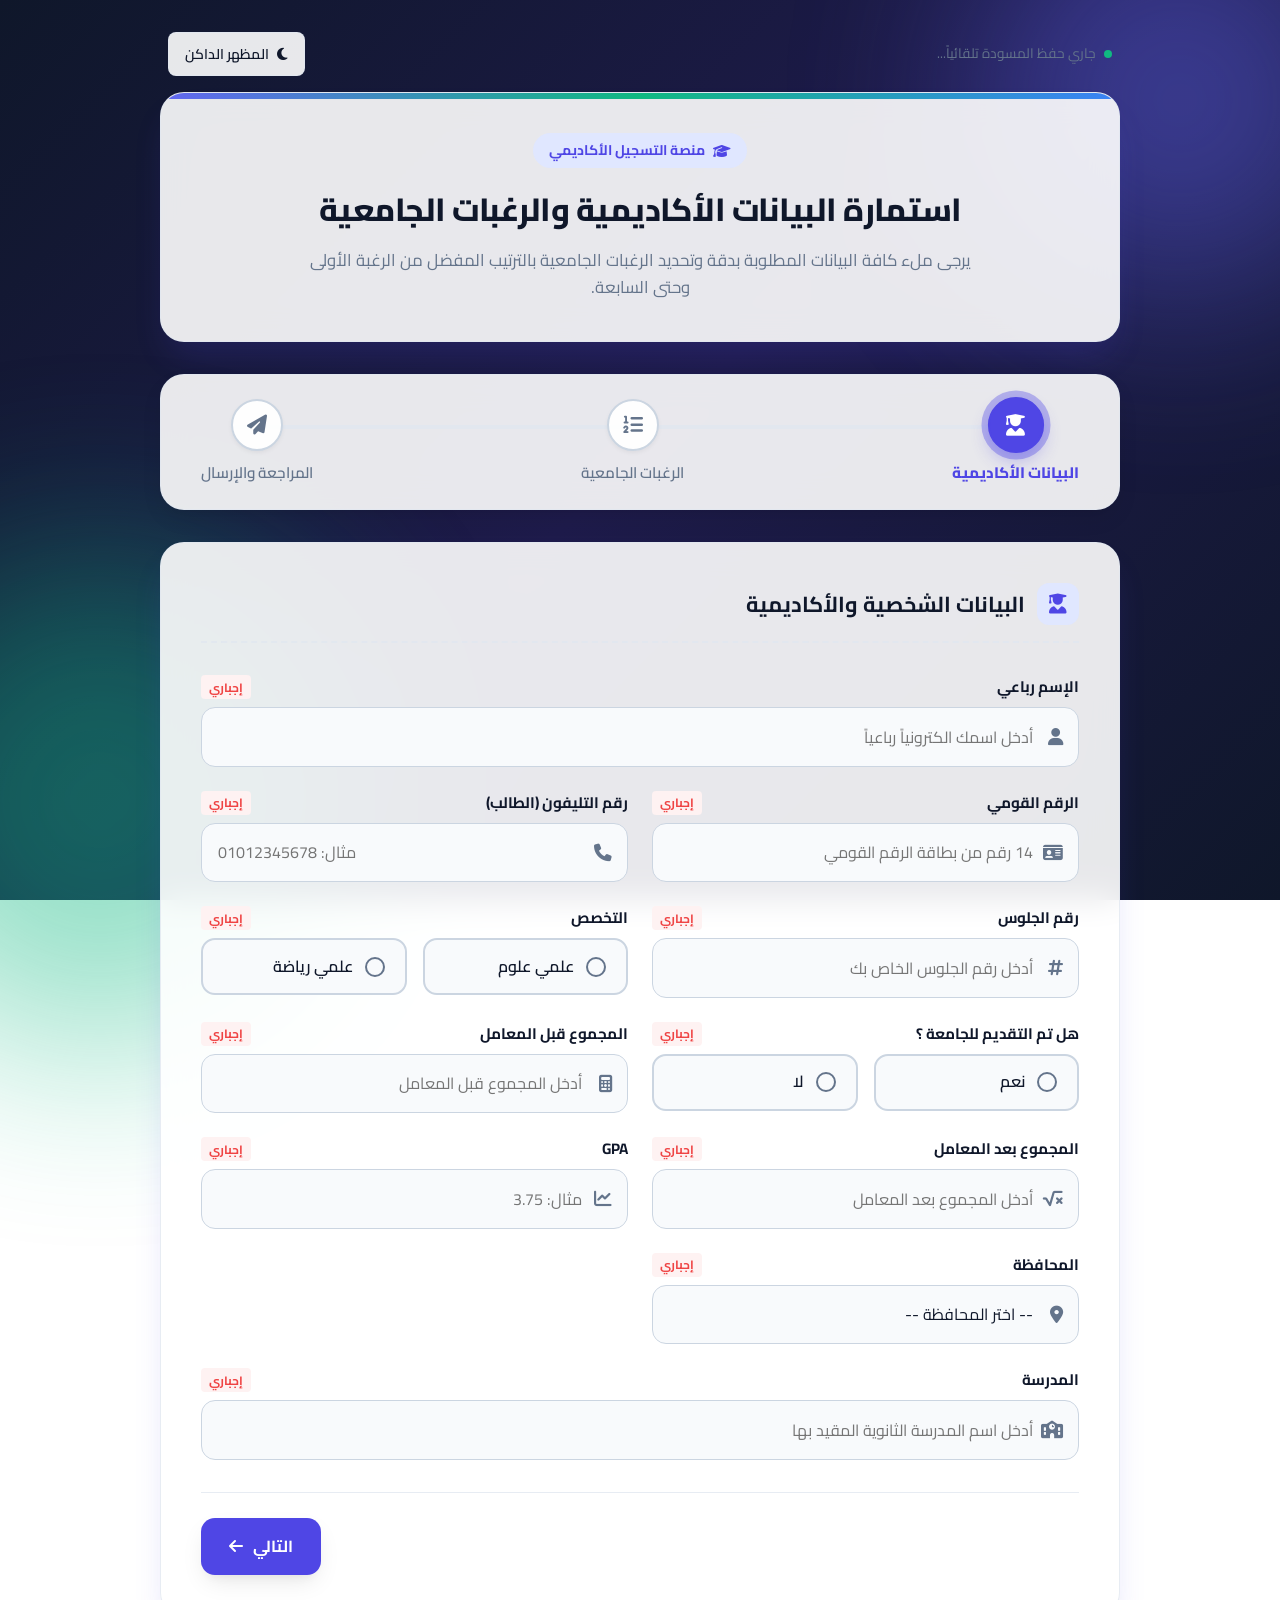
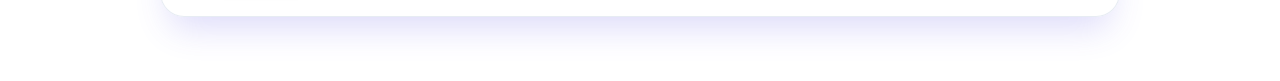
==== commit de2daee3: "Restrict scoreBefore, scoreAfter, and gpa fields to accept decimal numbers only" ====
--- a/index.html
+++ b/index.html
@@ -110,7 +110,7 @@
                 <span class="required-tag">إجباري</span>
               </label>
               <div class="input-wrapper">
-                <input type="text" id="nationalId" name="nationalId" class="form-control" maxlength="14" placeholder="14 رقم من بطاقة الرقم القومي" required>
+                <input type="text" id="nationalId" name="nationalId" class="form-control" inputmode="numeric" pattern="[0-9]*" maxlength="14" placeholder="14 رقم من بطاقة الرقم القومي" required>
                 <i class="fa-solid fa-id-card input-icon"></i>
               </div>
               <span class="error-message">يرجى إدخال الرقم القومي صحيحاً (14 رقم)</span>
@@ -123,7 +123,7 @@
                 <span class="required-tag">إجباري</span>
               </label>
               <div class="input-wrapper">
-                <input type="tel" id="phone" name="phone" class="form-control" maxlength="11" placeholder="مثال: 01012345678" required>
+                <input type="tel" id="phone" name="phone" class="form-control" inputmode="numeric" pattern="[0-9]*" maxlength="11" placeholder="مثال: 01012345678" required>
                 <i class="fa-solid fa-phone input-icon"></i>
               </div>
               <span class="error-message">يرجى إدخال رقم تليفون صحيح مكون من 11 رقم</span>
@@ -136,7 +136,7 @@
                 <span class="required-tag">إجباري</span>
               </label>
               <div class="input-wrapper">
-                <input type="text" id="seatNumber" name="seatNumber" class="form-control" placeholder="أدخل رقم الجلوس الخاص بك" required>
+                <input type="text" id="seatNumber" name="seatNumber" class="form-control" inputmode="numeric" pattern="[0-9]*" placeholder="أدخل رقم الجلوس الخاص بك" required>
                 <i class="fa-solid fa-hashtag input-icon"></i>
               </div>
               <span class="error-message">يرجى إدخال رقم الجلوس</span>
@@ -193,7 +193,7 @@
                 <span class="required-tag">إجباري</span>
               </label>
               <div class="input-wrapper">
-                <input type="text" id="scoreBefore" name="scoreBefore" class="form-control" placeholder="أدخل المجموع قبل المعامل" required>
+                <input type="text" id="scoreBefore" name="scoreBefore" class="form-control" inputmode="decimal" pattern="[0-9.]*" placeholder="أدخل المجموع قبل المعامل" required>
                 <i class="fa-solid fa-calculator input-icon"></i>
               </div>
               <span class="error-message">يرجى إدخال المجموع قبل المعامل</span>
@@ -206,7 +206,7 @@
                 <span class="required-tag">إجباري</span>
               </label>
               <div class="input-wrapper">
-                <input type="text" id="scoreAfter" name="scoreAfter" class="form-control" placeholder="أدخل المجموع بعد المعامل" required>
+                <input type="text" id="scoreAfter" name="scoreAfter" class="form-control" inputmode="decimal" pattern="[0-9.]*" placeholder="أدخل المجموع بعد المعامل" required>
                 <i class="fa-solid fa-square-root-variable input-icon"></i>
               </div>
               <span class="error-message">يرجى إدخال المجموع بعد المعامل</span>
@@ -219,7 +219,7 @@
                 <span class="required-tag">إجباري</span>
               </label>
               <div class="input-wrapper">
-                <input type="text" id="gpa" name="gpa" class="form-control" placeholder="مثال: 3.75 أو N/A" required>
+                <input type="text" id="gpa" name="gpa" class="form-control" inputmode="decimal" pattern="[0-9.]*" placeholder="مثال: 3.75" required>
                 <i class="fa-solid fa-chart-line input-icon"></i>
               </div>
               <span class="error-message">يرجى إدخال GPA</span>
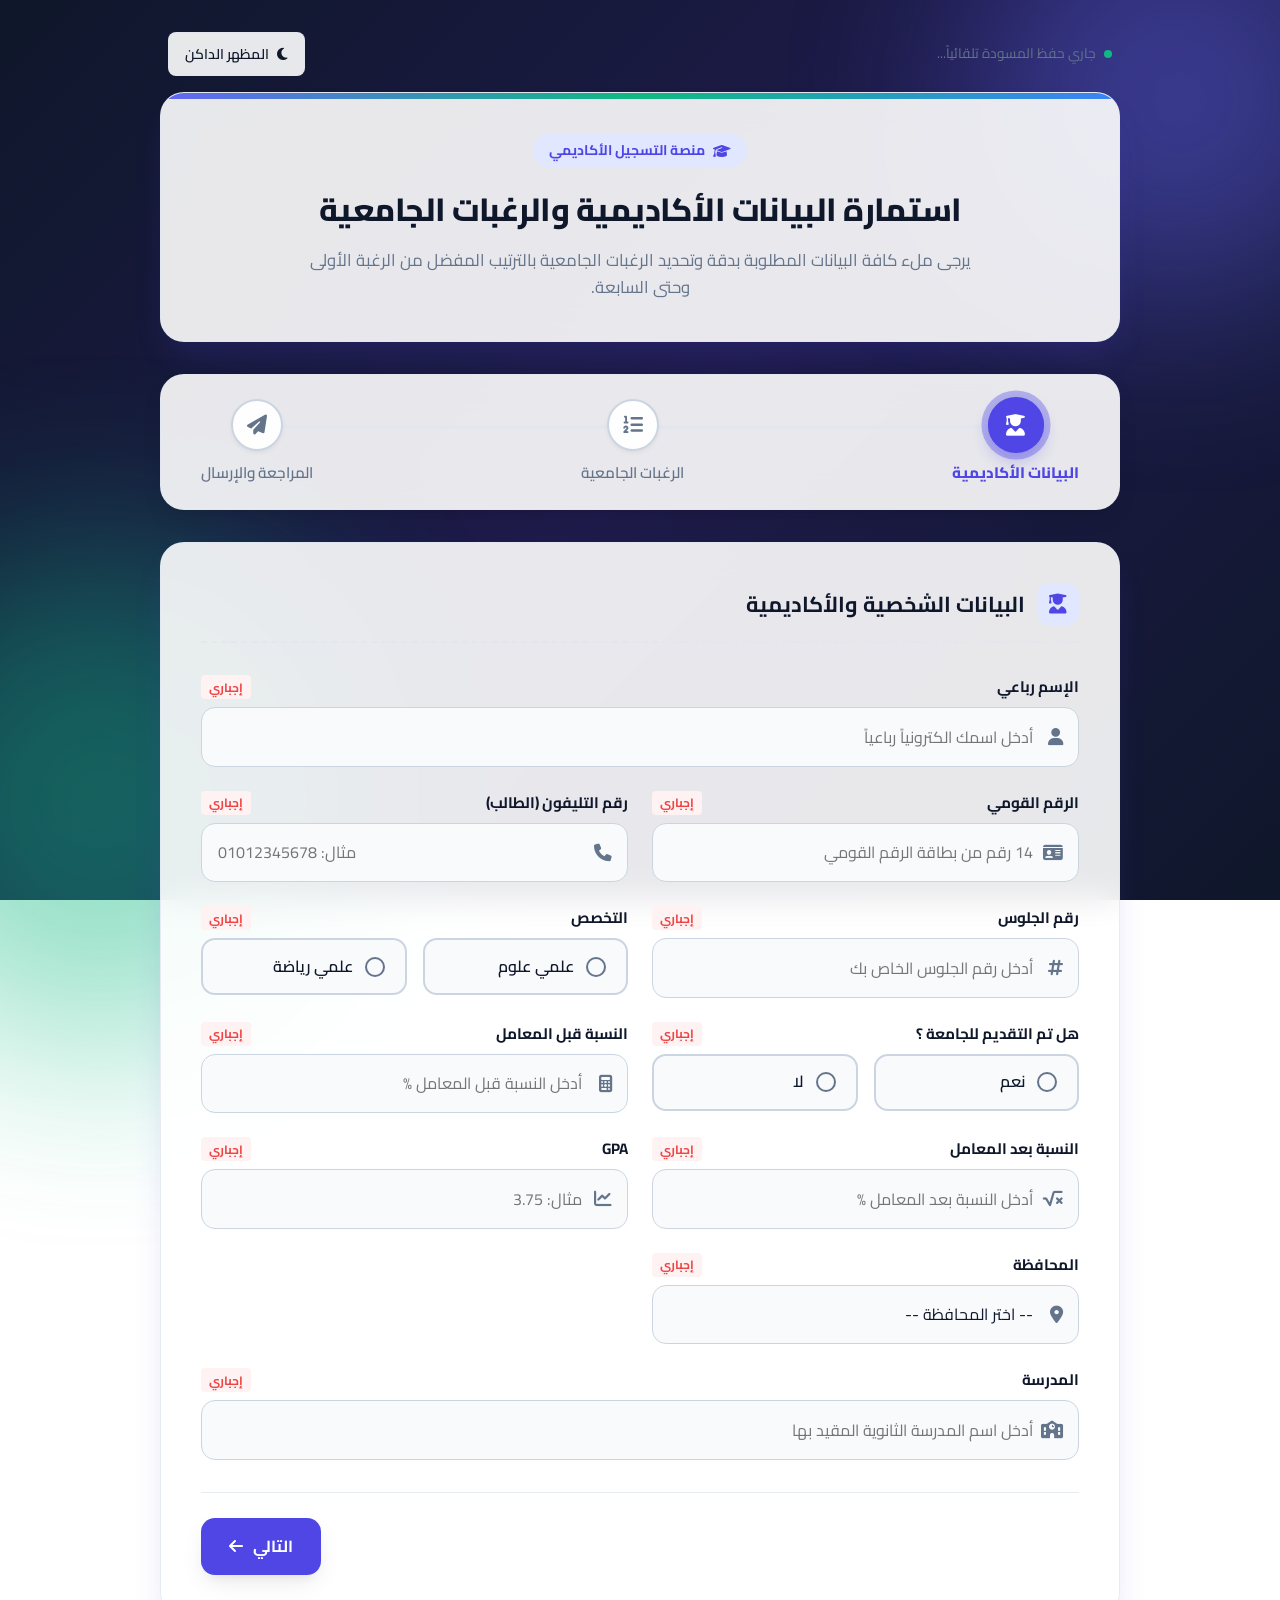
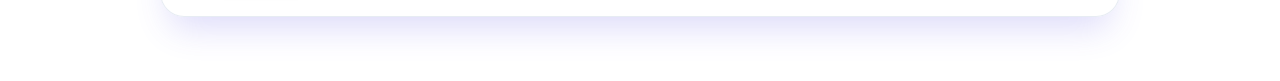
==== commit e9ecbce6: "Rename المجموع before and after coefficient fields to النسبة" ====
--- a/index.html
+++ b/index.html
@@ -43,6 +43,18 @@
       </p>
     </header>
 
+    <!-- Device Blocked Notice (Hidden by default, activated if device submitted previously) -->
+    <div class="device-blocked-card" id="deviceBlockedCard" style="display: none;">
+      <div class="blocked-icon">
+        <i class="fa-solid fa-lock"></i>
+      </div>
+      <div class="blocked-content">
+        <h3>تم تقديم الاستمارة مسبقاً من هذا الجهاز</h3>
+        <p>عذراً، لا يمكن تسجيل أكثر من استمارة واحدة لكل جهاز. لقد تم استلام بياناتك مسبقاً بنجاح.</p>
+      </div>
+    </div>
+
+
 
 
     <!-- Wizard Stepper Navigation Bar -->
@@ -186,30 +198,30 @@
               <span class="error-message">يرجى تحديد حالة التقديم للجامعة</span>
             </div>
 
-            <!-- المجموع قبل المعامل -->
+            <!-- النسبة قبل المعامل -->
             <div class="form-group">
               <label class="form-label" for="scoreBefore">
-                <span>المجموع قبل المعامل</span>
-                <span class="required-tag">إجباري</span>
-              </label>
-              <div class="input-wrapper">
-                <input type="text" id="scoreBefore" name="scoreBefore" class="form-control" inputmode="decimal" pattern="[0-9.]*" placeholder="أدخل المجموع قبل المعامل" required>
+                <span>النسبة قبل المعامل</span>
+                <span class="required-tag">إجباري</span>
+              </label>
+              <div class="input-wrapper">
+                <input type="text" id="scoreBefore" name="scoreBefore" class="form-control" inputmode="decimal" pattern="[0-9.]*" placeholder="أدخل النسبة قبل المعامل %" required>
                 <i class="fa-solid fa-calculator input-icon"></i>
               </div>
-              <span class="error-message">يرجى إدخال المجموع قبل المعامل</span>
-            </div>
-
-            <!-- المجموع بعد المعامل -->
+              <span class="error-message">يرجى إدخال النسبة قبل المعامل</span>
+            </div>
+
+            <!-- النسبة بعد المعامل -->
             <div class="form-group">
               <label class="form-label" for="scoreAfter">
-                <span>المجموع بعد المعامل</span>
-                <span class="required-tag">إجباري</span>
-              </label>
-              <div class="input-wrapper">
-                <input type="text" id="scoreAfter" name="scoreAfter" class="form-control" inputmode="decimal" pattern="[0-9.]*" placeholder="أدخل المجموع بعد المعامل" required>
+                <span>النسبة بعد المعامل</span>
+                <span class="required-tag">إجباري</span>
+              </label>
+              <div class="input-wrapper">
+                <input type="text" id="scoreAfter" name="scoreAfter" class="form-control" inputmode="decimal" pattern="[0-9.]*" placeholder="أدخل النسبة بعد المعامل %" required>
                 <i class="fa-solid fa-square-root-variable input-icon"></i>
               </div>
-              <span class="error-message">يرجى إدخال المجموع بعد المعامل</span>
+              <span class="error-message">يرجى إدخال النسبة بعد المعامل</span>
             </div>
 
             <!-- GPA -->
--- a/styles.css
+++ b/styles.css
@@ -911,6 +911,65 @@
   to { transform: rotate(360deg); }
 }
 
+/* Device Blocked Notice Card */
+.device-blocked-card {
+  background: var(--danger-light);
+  border: 2px solid var(--danger);
+  border-radius: var(--radius-md);
+  padding: 1.5rem;
+  margin-bottom: 1.5rem;
+  display: flex;
+  align-items: center;
+  gap: 1.25rem;
+  box-shadow: var(--shadow-md);
+  animation: slideIn 0.4s ease;
+}
+
+[data-theme="dark"] .device-blocked-card {
+  background: rgba(239, 68, 68, 0.15);
+  border-color: rgba(239, 68, 68, 0.5);
+}
+
+.device-blocked-card .blocked-icon {
+  width: 54px;
+  height: 54px;
+  background: var(--danger);
+  color: #ffffff;
+  border-radius: 50%;
+  display: flex;
+  align-items: center;
+  justify-content: center;
+  font-size: 1.6rem;
+  flex-shrink: 0;
+}
+
+.device-blocked-card .blocked-content h3 {
+  color: var(--danger);
+  font-size: 1.15rem;
+  font-weight: 800;
+  margin-bottom: 0.25rem;
+}
+
+.device-blocked-card .blocked-content p {
+  color: var(--text-main);
+  font-size: 0.95rem;
+  font-weight: 500;
+  margin: 0;
+}
+
+/* Locked Form State */
+.form-card.device-locked {
+  opacity: 0.65;
+  pointer-events: none;
+  filter: grayscale(15%);
+}
+
+.device-locked input, 
+.device-locked select, 
+.device-locked button {
+  cursor: not-allowed !important;
+}
+
 /* Print Stylesheet */
 @media print {
   body {
@@ -918,7 +977,7 @@
     color: #000000;
     padding: 0;
   }
-  .bg-orb, .wizard-progress, .wizard-actions, .top-bar, .config-accordion {
+  .bg-orb, .wizard-progress, .wizard-actions, .top-bar, .config-accordion, .device-blocked-card {
     display: none !important;
   }
   .form-card, .header-card {
@@ -930,3 +989,4 @@
     display: block !important;
   }
 }
+
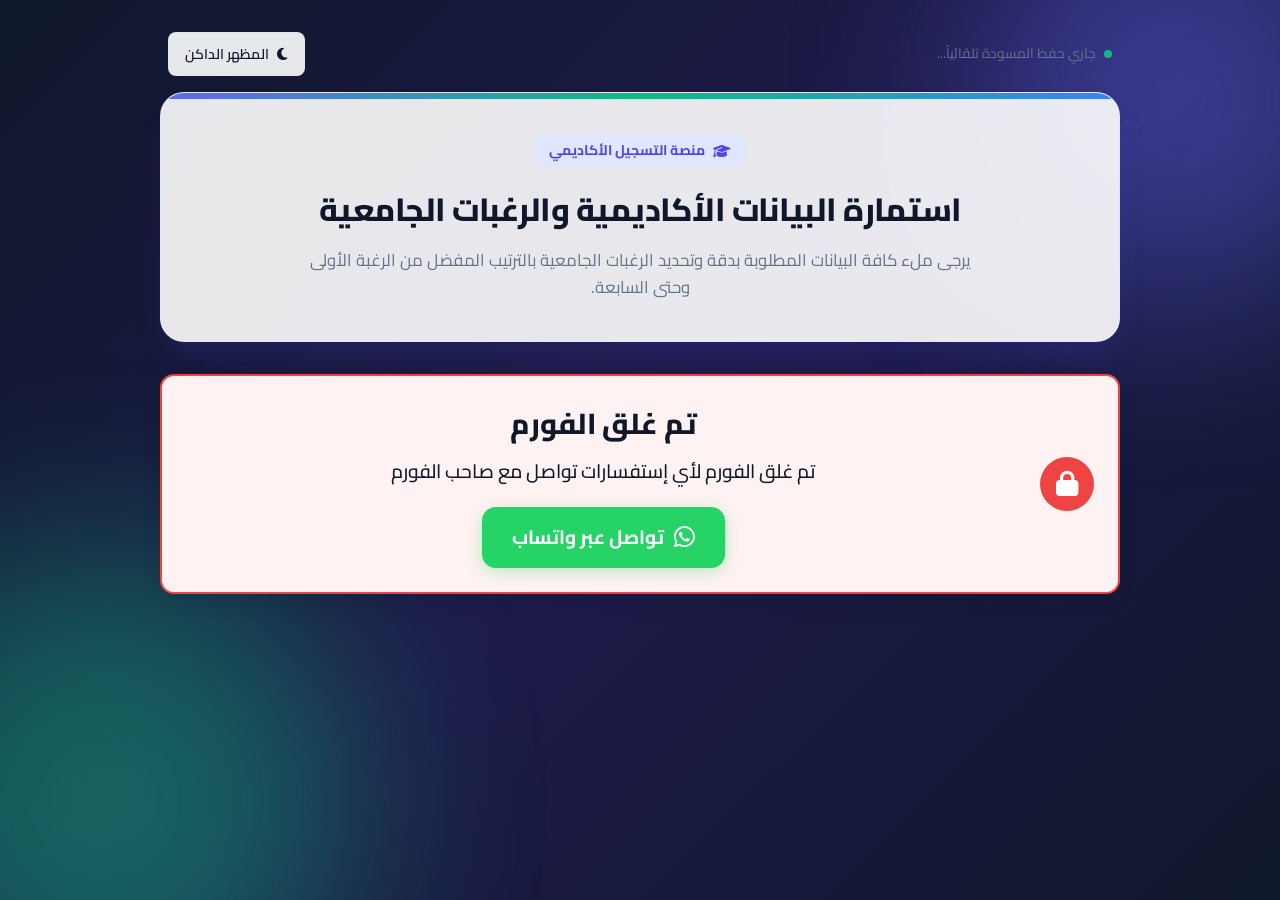
==== commit 9375f270: "Close form and add WhatsApp link" ====
--- a/index.html
+++ b/index.html
@@ -43,550 +43,22 @@
       </p>
     </header>
 
-    <!-- Device Blocked Notice (Hidden by default, activated if device submitted previously) -->
-    <div class="device-blocked-card" id="deviceBlockedCard" style="display: none;">
+    <!-- Form Closed Message -->
+    <div class="device-blocked-card" id="formClosedCard" style="display: flex; margin-bottom: 20px;">
       <div class="blocked-icon">
-        <i class="fa-solid fa-lock"></i>
+        <i class="fa-solid fa-lock" style="color: var(--danger-color);"></i>
       </div>
-      <div class="blocked-content">
-        <h3>تم تقديم الاستمارة مسبقاً من هذا الجهاز</h3>
-        <p>عذراً، لا يمكن تسجيل أكثر من استمارة واحدة لكل جهاز. لقد تم استلام بياناتك مسبقاً بنجاح.</p>
+      <div class="blocked-content" style="text-align: center; width: 100%;">
+        <h3 style="font-size: 1.8rem; margin-bottom: 10px; color: var(--text-main);">تم غلق الفورم</h3>
+        <p style="font-size: 1.2rem; margin-bottom: 20px;">تم غلق الفورم لأي إستفسارات تواصل مع صاحب الفورم</p>
+        <a href="https://wa.me/201100638244" target="_blank" class="btn btn-accent" style="display: inline-flex; text-decoration: none; align-items: center; justify-content: center; padding: 15px 30px; font-size: 1.2rem; border-radius: var(--radius-md); gap: 10px; background: #25D366; color: white; border: none; box-shadow: 0 4px 15px rgba(37, 211, 102, 0.3);">
+          <i class="fa-brands fa-whatsapp" style="font-size: 1.5rem;"></i>
+          تواصل عبر واتساب
+        </a>
       </div>
     </div>
-
-
-
-
-    <!-- Wizard Stepper Navigation Bar -->
-    <div class="wizard-progress-card">
-      <div class="wizard-progress">
-        <div class="progress-line-fill" id="progressFill"></div>
-
-        <div class="step-item active" data-step="1">
-          <div class="step-icon-box">
-            <i class="fa-solid fa-user-graduate step-icon"></i>
-            <i class="fa-solid fa-check step-check"></i>
-          </div>
-          <span class="step-label">البيانات الأكاديمية</span>
-        </div>
-
-        <div class="step-item" data-step="2">
-          <div class="step-icon-box">
-            <i class="fa-solid fa-list-ol step-icon"></i>
-            <i class="fa-solid fa-check step-check"></i>
-          </div>
-          <span class="step-label">الرغبات الجامعية</span>
-        </div>
-
-        <div class="step-item" data-step="3">
-          <div class="step-icon-box">
-            <i class="fa-solid fa-paper-plane step-icon"></i>
-            <i class="fa-solid fa-check step-check"></i>
-          </div>
-          <span class="step-label">المراجعة والإرسال</span>
-        </div>
-      </div>
-    </div>
-
-    <!-- Main Form Element -->
-    <form id="surveyForm" novalidate>
-
-      <div class="form-card">
-
-        <!-- ==================== STEP 1: Student & Academic Information ==================== -->
-        <section class="step-panel active" id="step1">
-          <div class="section-header">
-            <div class="section-icon"><i class="fa-solid fa-user-graduate"></i></div>
-            <h2 class="section-title-text">البيانات الشخصية والأكاديمية</h2>
-          </div>
-
-          <div class="form-grid">
-
-            <!-- الإسم رباعي -->
-            <div class="form-group full-width">
-              <label class="form-label" for="fullName">
-                <span>الإسم رباعي</span>
-                <span class="required-tag">إجباري</span>
-              </label>
-              <div class="input-wrapper">
-                <input type="text" id="fullName" name="fullName" class="form-control" placeholder="أدخل اسمك الكترونياً رباعياً" required>
-                <i class="fa-solid fa-user input-icon"></i>
-              </div>
-              <span class="error-message">يرجى إدخال الاسم الرباعي كاملاً</span>
-            </div>
-
-            <!-- الرقم القومي -->
-            <div class="form-group">
-              <label class="form-label" for="nationalId">
-                <span>الرقم القومي</span>
-                <span class="required-tag">إجباري</span>
-              </label>
-              <div class="input-wrapper">
-                <input type="text" id="nationalId" name="nationalId" class="form-control" inputmode="numeric" pattern="[0-9]*" maxlength="14" placeholder="14 رقم من بطاقة الرقم القومي" required>
-                <i class="fa-solid fa-id-card input-icon"></i>
-              </div>
-              <span class="error-message">يرجى إدخال الرقم القومي صحيحاً (14 رقم)</span>
-            </div>
-
-            <!-- رقم التليفون (الطالب) -->
-            <div class="form-group">
-              <label class="form-label" for="phone">
-                <span>رقم التليفون (الطالب)</span>
-                <span class="required-tag">إجباري</span>
-              </label>
-              <div class="input-wrapper">
-                <input type="tel" id="phone" name="phone" class="form-control" inputmode="numeric" pattern="[0-9]*" maxlength="11" placeholder="مثال: 01012345678" required>
-                <i class="fa-solid fa-phone input-icon"></i>
-              </div>
-              <span class="error-message">يرجى إدخال رقم تليفون صحيح مكون من 11 رقم</span>
-            </div>
-
-            <!-- رقم الجلوس -->
-            <div class="form-group">
-              <label class="form-label" for="seatNumber">
-                <span>رقم الجلوس</span>
-                <span class="required-tag">إجباري</span>
-              </label>
-              <div class="input-wrapper">
-                <input type="text" id="seatNumber" name="seatNumber" class="form-control" inputmode="numeric" pattern="[0-9]*" placeholder="أدخل رقم الجلوس الخاص بك" required>
-                <i class="fa-solid fa-hashtag input-icon"></i>
-              </div>
-              <span class="error-message">يرجى إدخال رقم الجلوس</span>
-            </div>
-
-            <!-- التخصص -->
-            <div class="form-group">
-              <label class="form-label">
-                <span>التخصص</span>
-                <span class="required-tag">إجباري</span>
-              </label>
-              <div class="radio-group-cards">
-                <label class="radio-card">
-                  <input type="radio" name="specialization" value="علمي علوم" required>
-                  <span class="radio-custom"></span>
-                  <span class="radio-text">علمي علوم</span>
-                </label>
-
-                <label class="radio-card">
-                  <input type="radio" name="specialization" value="علمي رياضة" required>
-                  <span class="radio-custom"></span>
-                  <span class="radio-text">علمي رياضة</span>
-                </label>
-              </div>
-              <span class="error-message">يرجى اختيار التخصص</span>
-            </div>
-
-            <!-- هل تم التقديم للجامعة ؟ -->
-            <div class="form-group">
-              <label class="form-label">
-                <span>هل تم التقديم للجامعة ؟</span>
-                <span class="required-tag">إجباري</span>
-              </label>
-              <div class="radio-group-cards">
-                <label class="radio-card">
-                  <input type="radio" name="appliedToUniversity" value="نعم" required>
-                  <span class="radio-custom"></span>
-                  <span class="radio-text">نعم</span>
-                </label>
-
-                <label class="radio-card">
-                  <input type="radio" name="appliedToUniversity" value="لا" required>
-                  <span class="radio-custom"></span>
-                  <span class="radio-text">لا</span>
-                </label>
-              </div>
-              <span class="error-message">يرجى تحديد حالة التقديم للجامعة</span>
-            </div>
-
-            <!-- النسبة قبل المعامل -->
-            <div class="form-group">
-              <label class="form-label" for="scoreBefore">
-                <span>النسبة قبل المعامل</span>
-                <span class="required-tag">إجباري</span>
-              </label>
-              <div class="input-wrapper">
-                <input type="text" id="scoreBefore" name="scoreBefore" class="form-control" inputmode="decimal" pattern="[0-9.]*" placeholder="أدخل النسبة قبل المعامل %" required>
-                <i class="fa-solid fa-calculator input-icon"></i>
-              </div>
-              <span class="error-message">يرجى إدخال النسبة قبل المعامل</span>
-            </div>
-
-            <!-- النسبة بعد المعامل -->
-            <div class="form-group">
-              <label class="form-label" for="scoreAfter">
-                <span>النسبة بعد المعامل</span>
-                <span class="required-tag">إجباري</span>
-              </label>
-              <div class="input-wrapper">
-                <input type="text" id="scoreAfter" name="scoreAfter" class="form-control" inputmode="decimal" pattern="[0-9.]*" placeholder="أدخل النسبة بعد المعامل %" required>
-                <i class="fa-solid fa-square-root-variable input-icon"></i>
-              </div>
-              <span class="error-message">يرجى إدخال النسبة بعد المعامل</span>
-            </div>
-
-            <!-- GPA -->
-            <div class="form-group">
-              <label class="form-label" for="gpa">
-                <span>GPA</span>
-                <span class="required-tag">إجباري</span>
-              </label>
-              <div class="input-wrapper">
-                <input type="text" id="gpa" name="gpa" class="form-control" inputmode="decimal" pattern="[0-9.]*" placeholder="مثال: 3.75" required>
-                <i class="fa-solid fa-chart-line input-icon"></i>
-              </div>
-              <span class="error-message">يرجى إدخال GPA</span>
-            </div>
-
-            <!-- المحافظة -->
-            <div class="form-group">
-              <label class="form-label" for="governorate">
-                <span>المحافظة</span>
-                <span class="required-tag">إجباري</span>
-              </label>
-              <div class="input-wrapper">
-                <select id="governorate" name="governorate" class="form-control" required>
-                  <option value="" disabled selected>-- اختر المحافظة --</option>
-                  <option value="القاهرة">القاهرة</option>
-                  <option value="الجيزة">الجيزة</option>
-                  <option value="الإسكندرية">الإسكندرية</option>
-                  <option value="الدقهلية">الدقهلية</option>
-                  <option value="الشرقية">الشرقية</option>
-                  <option value="القليوبية">القليوبية</option>
-                  <option value="كفر الشيخ">كفر الشيخ</option>
-                  <option value="الغربية">الغربية</option>
-                  <option value="المنوفية">المنوفية</option>
-                  <option value="البحيرة">البحيرة</option>
-                  <option value="الإسماعيلية">الإسماعيلية</option>
-                  <option value="بورسعيد">بورسعيد</option>
-                  <option value="السويس">السويس</option>
-                  <option value="دمياط">دمياط</option>
-                  <option value="الفيوم">الفيوم</option>
-                  <option value="بني سويف">بني سويف</option>
-                  <option value="المنيا">المنيا</option>
-                  <option value="أسيوط">أسيوط</option>
-                  <option value="سوهاج">سوهاج</option>
-                  <option value="قنا">قنا</option>
-                  <option value="الأقصر">الأقصر</option>
-                  <option value="أسوان">أسوان</option>
-                  <option value="شمال سيناء">شمال سيناء</option>
-                  <option value="جنوب سيناء">جنوب سيناء</option>
-                  <option value="البحر الأحمر">البحر الأحمر</option>
-                  <option value="الوادي الجديد">الوادي الجديد</option>
-                  <option value="مطروح">مطروح</option>
-                </select>
-                <i class="fa-solid fa-location-dot input-icon"></i>
-              </div>
-              <span class="error-message">يرجى اختيار المحافظة</span>
-            </div>
-
-            <!-- المدرسة -->
-            <div class="form-group full-width">
-              <label class="form-label" for="school">
-                <span>المدرسة</span>
-                <span class="required-tag">إجباري</span>
-              </label>
-              <div class="input-wrapper">
-                <input type="text" id="school" name="school" class="form-control" placeholder="أدخل اسم المدرسة الثانوية المقيد بها" required>
-                <i class="fa-solid fa-school input-icon"></i>
-              </div>
-              <span class="error-message">يرجى إدخال اسم المدرسة</span>
-            </div>
-
-          </div>
-        </section>
-
-
-        <!-- ==================== STEP 2: University & Specialization Preferences ==================== -->
-        <section class="step-panel" id="step2">
-          <div class="section-header">
-            <div class="section-icon"><i class="fa-solid fa-list-ol"></i></div>
-            <h2 class="section-title-text">رغبات الجامعة والتخصص (الرغبة 1 إلى 7)</h2>
-          </div>
-
-          <!-- Preferences loop 1 to 7 -->
-          <div class="preferences-container">
-
-            <!-- Preference 1 -->
-            <div class="pref-card">
-              <div class="pref-card-header">
-                <span class="pref-badge">1</span>
-                <span>الرغبة الأولى (الأولوية العليا)</span>
-              </div>
-              <div class="form-grid">
-                <div class="form-group">
-                  <label class="form-label" for="pref1_university">اسم الجامعة (الرغبة الأولى)</label>
-                  <div class="input-wrapper">
-                    <input type="text" id="pref1_university" name="pref1_university" class="form-control" placeholder="اسم الجامعة للرغبة الأولى" required>
-                    <i class="fa-solid fa-building-columns input-icon"></i>
-                  </div>
-                  <span class="error-message">يرجى كتابة اسم الجامعة للرغبة الأولى</span>
-                </div>
-                <div class="form-group">
-                  <label class="form-label" for="pref1_specialization">تخصص الرغبة الأولى</label>
-                  <div class="input-wrapper">
-                    <input type="text" id="pref1_specialization" name="pref1_specialization" class="form-control" placeholder="اسم التخصص للرغبة الأولى" required>
-                    <i class="fa-solid fa-book-bookmark input-icon"></i>
-                  </div>
-                  <span class="error-message">يرجى كتابة تخصص الرغبة الأولى</span>
-                </div>
-              </div>
-            </div>
-
-            <!-- Preference 2 -->
-            <div class="pref-card">
-              <div class="pref-card-header">
-                <span class="pref-badge">2</span>
-                <span>الرغبة الثانية</span>
-              </div>
-              <div class="form-grid">
-                <div class="form-group">
-                  <label class="form-label" for="pref2_university">اسم الجامعة (الرغبة الثانية)</label>
-                  <div class="input-wrapper">
-                    <input type="text" id="pref2_university" name="pref2_university" class="form-control" placeholder="اسم الجامعة للرغبة الثانية" required>
-                    <i class="fa-solid fa-building-columns input-icon"></i>
-                  </div>
-                  <span class="error-message">يرجى كتابة اسم الجامعة للرغبة الثانية</span>
-                </div>
-                <div class="form-group">
-                  <label class="form-label" for="pref2_specialization">التخصص لرغبة الثانية</label>
-                  <div class="input-wrapper">
-                    <input type="text" id="pref2_specialization" name="pref2_specialization" class="form-control" placeholder="اسم التخصص للرغبة الثانية" required>
-                    <i class="fa-solid fa-book-bookmark input-icon"></i>
-                  </div>
-                  <span class="error-message">يرجى كتابة تخصص الرغبة الثانية</span>
-                </div>
-              </div>
-            </div>
-
-            <!-- Preference 3 -->
-            <div class="pref-card">
-              <div class="pref-card-header">
-                <span class="pref-badge">3</span>
-                <span>الرغبة الثالثة</span>
-              </div>
-              <div class="form-grid">
-                <div class="form-group">
-                  <label class="form-label" for="pref3_university">اسم الجامعة (الرغبة الثالثة)</label>
-                  <div class="input-wrapper">
-                    <input type="text" id="pref3_university" name="pref3_university" class="form-control" placeholder="اسم الجامعة للرغبة الثالثة" required>
-                    <i class="fa-solid fa-building-columns input-icon"></i>
-                  </div>
-                  <span class="error-message">يرجى كتابة اسم الجامعة للرغبة الثالثة</span>
-                </div>
-                <div class="form-group">
-                  <label class="form-label" for="pref3_specialization">التخصص للرغبة الثالثة</label>
-                  <div class="input-wrapper">
-                    <input type="text" id="pref3_specialization" name="pref3_specialization" class="form-control" placeholder="اسم التخصص للرغبة الثالثة" required>
-                    <i class="fa-solid fa-book-bookmark input-icon"></i>
-                  </div>
-                  <span class="error-message">يرجى كتابة تخصص الرغبة الثالثة</span>
-                </div>
-              </div>
-            </div>
-
-            <!-- Preference 4 -->
-            <div class="pref-card">
-              <div class="pref-card-header">
-                <span class="pref-badge">4</span>
-                <span>الرغبة الرابعة</span>
-              </div>
-              <div class="form-grid">
-                <div class="form-group">
-                  <label class="form-label" for="pref4_university">اسم الجامعة (الرغبة الرابعة)</label>
-                  <div class="input-wrapper">
-                    <input type="text" id="pref4_university" name="pref4_university" class="form-control" placeholder="اسم الجامعة للرغبة الرابعة" required>
-                    <i class="fa-solid fa-building-columns input-icon"></i>
-                  </div>
-                  <span class="error-message">يرجى كتابة اسم الجامعة للرغبة الرابعة</span>
-                </div>
-                <div class="form-group">
-                  <label class="form-label" for="pref4_specialization">التخصص لرغبة الرابعة</label>
-                  <div class="input-wrapper">
-                    <input type="text" id="pref4_specialization" name="pref4_specialization" class="form-control" placeholder="اسم التخصص للرغبة الرابعة" required>
-                    <i class="fa-solid fa-book-bookmark input-icon"></i>
-                  </div>
-                  <span class="error-message">يرجى كتابة تخصص الرغبة الرابعة</span>
-                </div>
-              </div>
-            </div>
-
-            <!-- Preference 5 -->
-            <div class="pref-card">
-              <div class="pref-card-header">
-                <span class="pref-badge">5</span>
-                <span>الرغبة الخامسة</span>
-              </div>
-              <div class="form-grid">
-                <div class="form-group">
-                  <label class="form-label" for="pref5_university">اسم الجامعة الرغبة الخامسة</label>
-                  <div class="input-wrapper">
-                    <input type="text" id="pref5_university" name="pref5_university" class="form-control" placeholder="اسم الجامعة للرغبة الخامسة" required>
-                    <i class="fa-solid fa-building-columns input-icon"></i>
-                  </div>
-                  <span class="error-message">يرجى كتابة اسم الجامعة للرغبة الخامسة</span>
-                </div>
-                <div class="form-group">
-                  <label class="form-label" for="pref5_specialization">التخصص لرغبة الخامسة</label>
-                  <div class="input-wrapper">
-                    <input type="text" id="pref5_specialization" name="pref5_specialization" class="form-control" placeholder="اسم التخصص للرغبة الخامسة" required>
-                    <i class="fa-solid fa-book-bookmark input-icon"></i>
-                  </div>
-                  <span class="error-message">يرجى كتابة تخصص الرغبة الخامسة</span>
-                </div>
-              </div>
-            </div>
-
-            <!-- Preference 6 -->
-            <div class="pref-card">
-              <div class="pref-card-header">
-                <span class="pref-badge">6</span>
-                <span>الرغبة السادسة</span>
-              </div>
-              <div class="form-grid">
-                <div class="form-group">
-                  <label class="form-label" for="pref6_university">اسم الجامعة الرغبة السادسة</label>
-                  <div class="input-wrapper">
-                    <input type="text" id="pref6_university" name="pref6_university" class="form-control" placeholder="اسم الجامعة للرغبة السادسة" required>
-                    <i class="fa-solid fa-building-columns input-icon"></i>
-                  </div>
-                  <span class="error-message">يرجى كتابة اسم الجامعة للرغبة السادسة</span>
-                </div>
-                <div class="form-group">
-                  <label class="form-label" for="pref6_specialization">التخصص لرغبة السادسة</label>
-                  <div class="input-wrapper">
-                    <input type="text" id="pref6_specialization" name="pref6_specialization" class="form-control" placeholder="اسم التخصص للرغبة السادسة" required>
-                    <i class="fa-solid fa-book-bookmark input-icon"></i>
-                  </div>
-                  <span class="error-message">يرجى كتابة تخصص الرغبة السادسة</span>
-                </div>
-              </div>
-            </div>
-
-            <!-- Preference 7 -->
-            <div class="pref-card">
-              <div class="pref-card-header">
-                <span class="pref-badge">7</span>
-                <span>الرغبة السابعة</span>
-              </div>
-              <div class="form-grid">
-                <div class="form-group">
-                  <label class="form-label" for="pref7_university">اسم الجامعة لرغبة السابعة</label>
-                  <div class="input-wrapper">
-                    <input type="text" id="pref7_university" name="pref7_university" class="form-control" placeholder="اسم الجامعة للرغبة السابعة" required>
-                    <i class="fa-solid fa-building-columns input-icon"></i>
-                  </div>
-                  <span class="error-message">يرجى كتابة اسم الجامعة للرغبة السابعة</span>
-                </div>
-                <div class="form-group">
-                  <label class="form-label" for="pref7_specialization">التخصص لرغبة السابعة</label>
-                  <div class="input-wrapper">
-                    <input type="text" id="pref7_specialization" name="pref7_specialization" class="form-control" placeholder="اسم التخصص للرغبة السابعة" required>
-                    <i class="fa-solid fa-book-bookmark input-icon"></i>
-                  </div>
-                  <span class="error-message">يرجى كتابة تخصص الرغبة السابعة</span>
-                </div>
-              </div>
-            </div>
-
-          </div>
-        </section>
-
-
-        <!-- ==================== STEP 3: Review & Final Submission ==================== -->
-        <section class="step-panel" id="step3">
-          <div class="section-header">
-            <div class="section-icon"><i class="fa-solid fa-circle-check"></i></div>
-            <h2 class="section-title-text">مراجعة وتأكيد البيانات والمستندات</h2>
-          </div>
-
-          <div class="review-summary">
-            <!-- Academic Summary Box -->
-            <div class="review-box">
-              <div class="review-box-title">
-                <i class="fa-solid fa-id-card"></i>
-                <span>البيانات الأكاديمية والشخصية</span>
-              </div>
-              <div class="review-grid" id="reviewAcademicGrid">
-                <!-- Dynamically populated via JS -->
-              </div>
-            </div>
-
-            <!-- Preferences Summary Box -->
-            <div class="review-box">
-              <div class="review-box-title">
-                <i class="fa-solid fa-list-check"></i>
-                <span>جدول الرغبات الجامعية المحددة (1 - 7)</span>
-              </div>
-              <div style="overflow-x: auto;">
-                <table class="review-pref-table">
-                  <thead>
-                    <tr>
-                      <th>الرغبة</th>
-                      <th>اسم الجامعة</th>
-                      <th>التخصص المطلوب</th>
-                    </tr>
-                  </thead>
-                  <tbody id="reviewPrefTableBody">
-                    <!-- Dynamically populated via JS -->
-                  </tbody>
-                </table>
-              </div>
-            </div>
-          </div>
-        </section>
-
-        <!-- Navigation Action Buttons -->
-        <div class="wizard-actions">
-          <button type="button" class="btn btn-secondary" id="prevBtn" style="visibility: hidden;">
-            <i class="fa-solid fa-arrow-right"></i>
-            <span>السابق</span>
-          </button>
-
-          <div style="display: flex; gap: 0.75rem;">
-            <button type="button" class="btn btn-secondary" id="printSummaryBtn" style="display: none;">
-              <i class="fa-solid fa-print"></i>
-              <span>طباعة الاستمارة</span>
-            </button>
-
-            <button type="button" class="btn btn-primary" id="nextBtn">
-              <span>التالي</span>
-              <i class="fa-solid fa-arrow-left"></i>
-            </button>
-
-            <button type="submit" class="btn btn-accent" id="submitBtn" style="display: none;">
-              <i class="fa-solid fa-paper-plane"></i>
-              <span>تأكيد وإرسال الاستمارة</span>
-            </button>
-          </div>
-        </div>
-
-      </div>
-    </form>
+    <form id="surveyForm" style="display:none;"></form>
   </div>
-
-  <!-- Submission Success Modal -->
-  <div class="modal-overlay" id="successModal">
-    <div class="modal-card">
-      <div class="success-icon">
-        <i class="fa-solid fa-check"></i>
-      </div>
-      <h3 style="font-size: 1.5rem; font-weight: 800; margin-bottom: 0.5rem; color: var(--text-main);">تم إرسال البيانات بنجاح!</h3>
-      <p style="color: var(--text-muted); margin-bottom: 1.5rem;">
-        تم تسجيل جميع البيانات الأكاديمية ورغباتك الـ 7 بنجاح في قاعدة البيانات.
-      </p>
-      <div style="display: flex; gap: 1rem; justify-content: center;">
-        <button type="button" class="btn btn-primary" onclick="window.print()">
-          <i class="fa-solid fa-print"></i> طباعة نسخة
-        </button>
-        <button type="button" class="btn btn-secondary" id="closeModalBtn">
-          إغلاق
-        </button>
-      </div>
-    </div>
-  </div>
-
-  <!-- Toast Notification System Container -->
-  <div class="toast-container" id="toastContainer"></div>
 
   <!-- Application Logic -->
   <script src="app.js"></script>
--- a/styles.css
+++ b/styles.css
@@ -469,6 +469,17 @@
   margin-right: auto;
 }
 
+.optional-tag {
+  background: var(--input-bg);
+  color: var(--text-muted);
+  font-size: 0.75rem;
+  font-weight: 700;
+  padding: 0.15rem 0.5rem;
+  border-radius: 4px;
+  border: 1.5px solid var(--input-border);
+  margin-right: auto;
+}
+
 .input-wrapper {
   position: relative;
   display: flex;
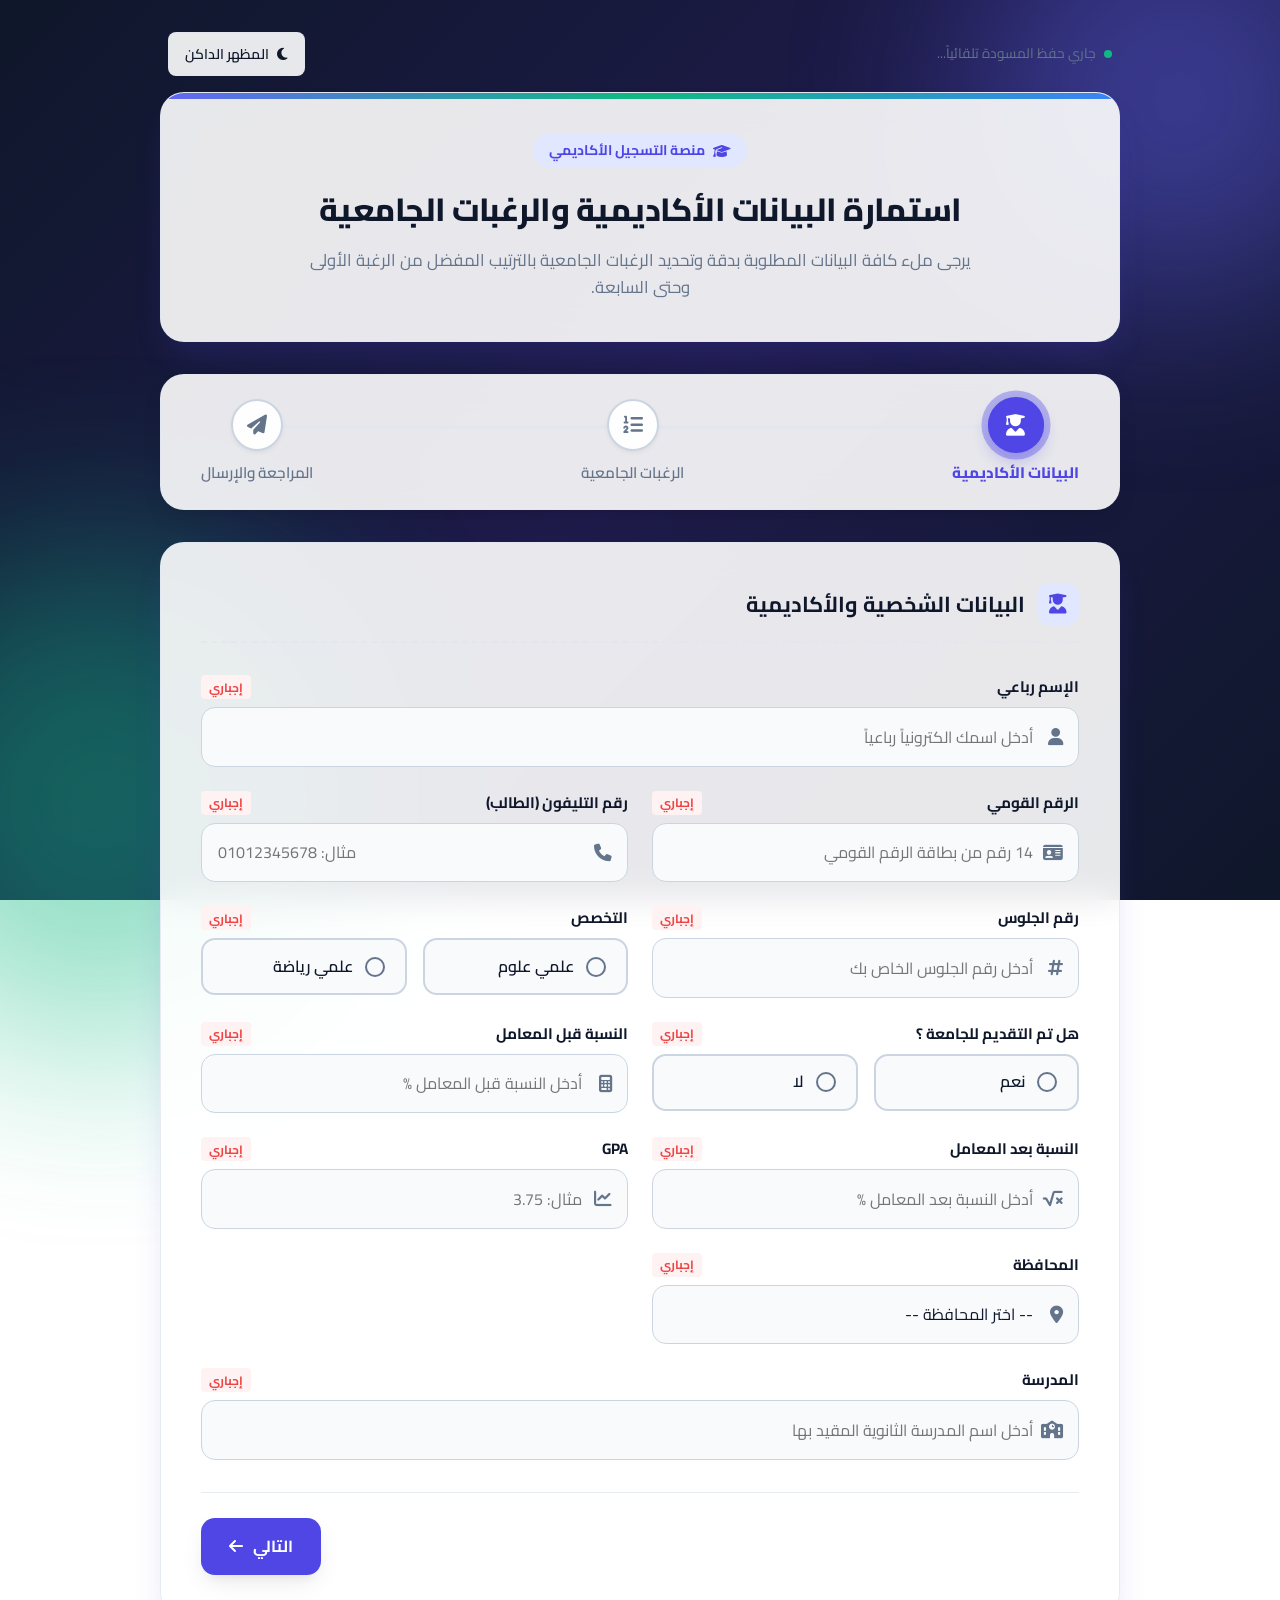
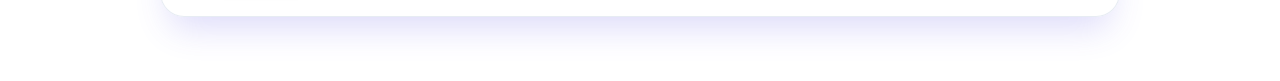
==== commit 6e68a2fc: "Revert "Close form and add WhatsApp link" This reverts commit 9375f270d798a88e022d5fadcf470f083d3a90" ====
--- a/index.html
+++ b/index.html
@@ -43,22 +43,545 @@
       </p>
     </header>
 
-    <!-- Form Closed Message -->
-    <div class="device-blocked-card" id="formClosedCard" style="display: flex; margin-bottom: 20px;">
+    <!-- Device Blocked Notice (Hidden by default, activated if device submitted previously) -->
+    <div class="device-blocked-card" id="deviceBlockedCard" style="display: none;">
       <div class="blocked-icon">
-        <i class="fa-solid fa-lock" style="color: var(--danger-color);"></i>
-      </div>
-      <div class="blocked-content" style="text-align: center; width: 100%;">
-        <h3 style="font-size: 1.8rem; margin-bottom: 10px; color: var(--text-main);">تم غلق الفورم</h3>
-        <p style="font-size: 1.2rem; margin-bottom: 20px;">تم غلق الفورم لأي إستفسارات تواصل مع صاحب الفورم</p>
-        <a href="https://wa.me/201100638244" target="_blank" class="btn btn-accent" style="display: inline-flex; text-decoration: none; align-items: center; justify-content: center; padding: 15px 30px; font-size: 1.2rem; border-radius: var(--radius-md); gap: 10px; background: #25D366; color: white; border: none; box-shadow: 0 4px 15px rgba(37, 211, 102, 0.3);">
-          <i class="fa-brands fa-whatsapp" style="font-size: 1.5rem;"></i>
-          تواصل عبر واتساب
-        </a>
+        <i class="fa-solid fa-lock"></i>
+      </div>
+      <div class="blocked-content">
+        <h3>تم تقديم الاستمارة مسبقاً من هذا الجهاز</h3>
+        <p>عذراً، لا يمكن تسجيل أكثر من استمارة واحدة لكل جهاز. لقد تم استلام بياناتك مسبقاً بنجاح.</p>
       </div>
     </div>
-    <form id="surveyForm" style="display:none;"></form>
+
+
+
+
+    <!-- Wizard Stepper Navigation Bar -->
+    <div class="wizard-progress-card">
+      <div class="wizard-progress">
+        <div class="progress-line-fill" id="progressFill"></div>
+
+        <div class="step-item active" data-step="1">
+          <div class="step-icon-box">
+            <i class="fa-solid fa-user-graduate step-icon"></i>
+            <i class="fa-solid fa-check step-check"></i>
+          </div>
+          <span class="step-label">البيانات الأكاديمية</span>
+        </div>
+
+        <div class="step-item" data-step="2">
+          <div class="step-icon-box">
+            <i class="fa-solid fa-list-ol step-icon"></i>
+            <i class="fa-solid fa-check step-check"></i>
+          </div>
+          <span class="step-label">الرغبات الجامعية</span>
+        </div>
+
+        <div class="step-item" data-step="3">
+          <div class="step-icon-box">
+            <i class="fa-solid fa-paper-plane step-icon"></i>
+            <i class="fa-solid fa-check step-check"></i>
+          </div>
+          <span class="step-label">المراجعة والإرسال</span>
+        </div>
+      </div>
+    </div>
+
+    <!-- Main Form Element -->
+    <form id="surveyForm" novalidate>
+
+      <div class="form-card">
+
+        <!-- ==================== STEP 1: Student & Academic Information ==================== -->
+        <section class="step-panel active" id="step1">
+          <div class="section-header">
+            <div class="section-icon"><i class="fa-solid fa-user-graduate"></i></div>
+            <h2 class="section-title-text">البيانات الشخصية والأكاديمية</h2>
+          </div>
+
+          <div class="form-grid">
+
+            <!-- الإسم رباعي -->
+            <div class="form-group full-width">
+              <label class="form-label" for="fullName">
+                <span>الإسم رباعي</span>
+                <span class="required-tag">إجباري</span>
+              </label>
+              <div class="input-wrapper">
+                <input type="text" id="fullName" name="fullName" class="form-control" placeholder="أدخل اسمك الكترونياً رباعياً" required>
+                <i class="fa-solid fa-user input-icon"></i>
+              </div>
+              <span class="error-message">يرجى إدخال الاسم الرباعي كاملاً</span>
+            </div>
+
+            <!-- الرقم القومي -->
+            <div class="form-group">
+              <label class="form-label" for="nationalId">
+                <span>الرقم القومي</span>
+                <span class="required-tag">إجباري</span>
+              </label>
+              <div class="input-wrapper">
+                <input type="text" id="nationalId" name="nationalId" class="form-control" inputmode="numeric" pattern="[0-9]*" maxlength="14" placeholder="14 رقم من بطاقة الرقم القومي" required>
+                <i class="fa-solid fa-id-card input-icon"></i>
+              </div>
+              <span class="error-message">يرجى إدخال الرقم القومي صحيحاً (14 رقم)</span>
+            </div>
+
+            <!-- رقم التليفون (الطالب) -->
+            <div class="form-group">
+              <label class="form-label" for="phone">
+                <span>رقم التليفون (الطالب)</span>
+                <span class="required-tag">إجباري</span>
+              </label>
+              <div class="input-wrapper">
+                <input type="tel" id="phone" name="phone" class="form-control" inputmode="numeric" pattern="[0-9]*" maxlength="11" placeholder="مثال: 01012345678" required>
+                <i class="fa-solid fa-phone input-icon"></i>
+              </div>
+              <span class="error-message">يرجى إدخال رقم تليفون صحيح مكون من 11 رقم</span>
+            </div>
+
+            <!-- رقم الجلوس -->
+            <div class="form-group">
+              <label class="form-label" for="seatNumber">
+                <span>رقم الجلوس</span>
+                <span class="required-tag">إجباري</span>
+              </label>
+              <div class="input-wrapper">
+                <input type="text" id="seatNumber" name="seatNumber" class="form-control" inputmode="numeric" pattern="[0-9]*" placeholder="أدخل رقم الجلوس الخاص بك" required>
+                <i class="fa-solid fa-hashtag input-icon"></i>
+              </div>
+              <span class="error-message">يرجى إدخال رقم الجلوس</span>
+            </div>
+
+            <!-- التخصص -->
+            <div class="form-group">
+              <label class="form-label">
+                <span>التخصص</span>
+                <span class="required-tag">إجباري</span>
+              </label>
+              <div class="radio-group-cards">
+                <label class="radio-card">
+                  <input type="radio" name="specialization" value="علمي علوم" required>
+                  <span class="radio-custom"></span>
+                  <span class="radio-text">علمي علوم</span>
+                </label>
+
+                <label class="radio-card">
+                  <input type="radio" name="specialization" value="علمي رياضة" required>
+                  <span class="radio-custom"></span>
+                  <span class="radio-text">علمي رياضة</span>
+                </label>
+              </div>
+              <span class="error-message">يرجى اختيار التخصص</span>
+            </div>
+
+            <!-- هل تم التقديم للجامعة ؟ -->
+            <div class="form-group">
+              <label class="form-label">
+                <span>هل تم التقديم للجامعة ؟</span>
+                <span class="required-tag">إجباري</span>
+              </label>
+              <div class="radio-group-cards">
+                <label class="radio-card">
+                  <input type="radio" name="appliedToUniversity" value="نعم" required>
+                  <span class="radio-custom"></span>
+                  <span class="radio-text">نعم</span>
+                </label>
+
+                <label class="radio-card">
+                  <input type="radio" name="appliedToUniversity" value="لا" required>
+                  <span class="radio-custom"></span>
+                  <span class="radio-text">لا</span>
+                </label>
+              </div>
+              <span class="error-message">يرجى تحديد حالة التقديم للجامعة</span>
+            </div>
+
+            <!-- النسبة قبل المعامل -->
+            <div class="form-group">
+              <label class="form-label" for="scoreBefore">
+                <span>النسبة قبل المعامل</span>
+                <span class="required-tag">إجباري</span>
+              </label>
+              <div class="input-wrapper">
+                <input type="text" id="scoreBefore" name="scoreBefore" class="form-control" inputmode="decimal" pattern="[0-9.]*" placeholder="أدخل النسبة قبل المعامل %" required>
+                <i class="fa-solid fa-calculator input-icon"></i>
+              </div>
+              <span class="error-message">يرجى إدخال النسبة قبل المعامل</span>
+            </div>
+
+            <!-- النسبة بعد المعامل -->
+            <div class="form-group">
+              <label class="form-label" for="scoreAfter">
+                <span>النسبة بعد المعامل</span>
+                <span class="required-tag">إجباري</span>
+              </label>
+              <div class="input-wrapper">
+                <input type="text" id="scoreAfter" name="scoreAfter" class="form-control" inputmode="decimal" pattern="[0-9.]*" placeholder="أدخل النسبة بعد المعامل %" required>
+                <i class="fa-solid fa-square-root-variable input-icon"></i>
+              </div>
+              <span class="error-message">يرجى إدخال النسبة بعد المعامل</span>
+            </div>
+
+            <!-- GPA -->
+            <div class="form-group">
+              <label class="form-label" for="gpa">
+                <span>GPA</span>
+                <span class="required-tag">إجباري</span>
+              </label>
+              <div class="input-wrapper">
+                <input type="text" id="gpa" name="gpa" class="form-control" inputmode="decimal" pattern="[0-9.]*" placeholder="مثال: 3.75" required>
+                <i class="fa-solid fa-chart-line input-icon"></i>
+              </div>
+              <span class="error-message">يرجى إدخال GPA</span>
+            </div>
+
+            <!-- المحافظة -->
+            <div class="form-group">
+              <label class="form-label" for="governorate">
+                <span>المحافظة</span>
+                <span class="required-tag">إجباري</span>
+              </label>
+              <div class="input-wrapper">
+                <select id="governorate" name="governorate" class="form-control" required>
+                  <option value="" disabled selected>-- اختر المحافظة --</option>
+                  <option value="القاهرة">القاهرة</option>
+                  <option value="الجيزة">الجيزة</option>
+                  <option value="الإسكندرية">الإسكندرية</option>
+                  <option value="الدقهلية">الدقهلية</option>
+                  <option value="الشرقية">الشرقية</option>
+                  <option value="القليوبية">القليوبية</option>
+                  <option value="كفر الشيخ">كفر الشيخ</option>
+                  <option value="الغربية">الغربية</option>
+                  <option value="المنوفية">المنوفية</option>
+                  <option value="البحيرة">البحيرة</option>
+                  <option value="الإسماعيلية">الإسماعيلية</option>
+                  <option value="بورسعيد">بورسعيد</option>
+                  <option value="السويس">السويس</option>
+                  <option value="دمياط">دمياط</option>
+                  <option value="الفيوم">الفيوم</option>
+                  <option value="بني سويف">بني سويف</option>
+                  <option value="المنيا">المنيا</option>
+                  <option value="أسيوط">أسيوط</option>
+                  <option value="سوهاج">سوهاج</option>
+                  <option value="قنا">قنا</option>
+                  <option value="الأقصر">الأقصر</option>
+                  <option value="أسوان">أسوان</option>
+                  <option value="شمال سيناء">شمال سيناء</option>
+                  <option value="جنوب سيناء">جنوب سيناء</option>
+                  <option value="البحر الأحمر">البحر الأحمر</option>
+                  <option value="الوادي الجديد">الوادي الجديد</option>
+                  <option value="مطروح">مطروح</option>
+                </select>
+                <i class="fa-solid fa-location-dot input-icon"></i>
+              </div>
+              <span class="error-message">يرجى اختيار المحافظة</span>
+            </div>
+
+            <!-- المدرسة -->
+            <div class="form-group full-width">
+              <label class="form-label" for="school">
+                <span>المدرسة</span>
+                <span class="required-tag">إجباري</span>
+              </label>
+              <div class="input-wrapper">
+                <input type="text" id="school" name="school" class="form-control" placeholder="أدخل اسم المدرسة الثانوية المقيد بها" required>
+                <i class="fa-solid fa-school input-icon"></i>
+              </div>
+              <span class="error-message">يرجى إدخال اسم المدرسة</span>
+            </div>
+
+          </div>
+        </section>
+
+
+        <!-- ==================== STEP 2: University & Specialization Preferences ==================== -->
+        <section class="step-panel" id="step2">
+          <div class="section-header">
+            <div class="section-icon"><i class="fa-solid fa-list-ol"></i></div>
+            <h2 class="section-title-text">رغبات الجامعة والتخصص (الرغبة 1 إلى 7)</h2>
+          </div>
+
+          <!-- Preferences loop 1 to 7 -->
+          <div class="preferences-container">
+
+            <!-- Preference 1 -->
+            <div class="pref-card">
+              <div class="pref-card-header">
+                <span class="pref-badge">1</span>
+                <span>الرغبة الأولى (الأولوية العليا)</span>
+                <span class="required-tag">إجباري</span>
+              </div>
+              <div class="form-grid">
+                <div class="form-group">
+                  <label class="form-label" for="pref1_university">اسم الجامعة (الرغبة الأولى)</label>
+                  <div class="input-wrapper">
+                    <input type="text" id="pref1_university" name="pref1_university" class="form-control" placeholder="اسم الجامعة للرغبة الأولى" required>
+                    <i class="fa-solid fa-building-columns input-icon"></i>
+                  </div>
+                  <span class="error-message">يرجى كتابة اسم الجامعة للرغبة الأولى</span>
+                </div>
+                <div class="form-group">
+                  <label class="form-label" for="pref1_specialization">تخصص الرغبة الأولى</label>
+                  <div class="input-wrapper">
+                    <input type="text" id="pref1_specialization" name="pref1_specialization" class="form-control" placeholder="اسم التخصص للرغبة الأولى" required>
+                    <i class="fa-solid fa-book-bookmark input-icon"></i>
+                  </div>
+                  <span class="error-message">يرجى كتابة تخصص الرغبة الأولى</span>
+                </div>
+              </div>
+            </div>
+
+            <!-- Preference 2 -->
+            <div class="pref-card">
+              <div class="pref-card-header">
+                <span class="pref-badge">2</span>
+                <span>الرغبة الثانية</span>
+                <span class="optional-tag">اختياري</span>
+              </div>
+              <div class="form-grid">
+                <div class="form-group">
+                  <label class="form-label" for="pref2_university">اسم الجامعة (الرغبة الثانية)</label>
+                  <div class="input-wrapper">
+                    <input type="text" id="pref2_university" name="pref2_university" class="form-control" placeholder="اسم الجامعة للرغبة الثانية (اختياري)">
+                    <i class="fa-solid fa-building-columns input-icon"></i>
+                  </div>
+                </div>
+                <div class="form-group">
+                  <label class="form-label" for="pref2_specialization">التخصص لرغبة الثانية</label>
+                  <div class="input-wrapper">
+                    <input type="text" id="pref2_specialization" name="pref2_specialization" class="form-control" placeholder="اسم التخصص للرغبة الثانية (اختياري)">
+                    <i class="fa-solid fa-book-bookmark input-icon"></i>
+                  </div>
+                </div>
+              </div>
+            </div>
+
+            <!-- Preference 3 -->
+            <div class="pref-card">
+              <div class="pref-card-header">
+                <span class="pref-badge">3</span>
+                <span>الرغبة الثالثة</span>
+                <span class="optional-tag">اختياري</span>
+              </div>
+              <div class="form-grid">
+                <div class="form-group">
+                  <label class="form-label" for="pref3_university">اسم الجامعة (الرغبة الثالثة)</label>
+                  <div class="input-wrapper">
+                    <input type="text" id="pref3_university" name="pref3_university" class="form-control" placeholder="اسم الجامعة للرغبة الثالثة (اختياري)">
+                    <i class="fa-solid fa-building-columns input-icon"></i>
+                  </div>
+                </div>
+                <div class="form-group">
+                  <label class="form-label" for="pref3_specialization">التخصص للرغبة الثالثة</label>
+                  <div class="input-wrapper">
+                    <input type="text" id="pref3_specialization" name="pref3_specialization" class="form-control" placeholder="اسم التخصص للرغبة الثالثة (اختياري)">
+                    <i class="fa-solid fa-book-bookmark input-icon"></i>
+                  </div>
+                </div>
+              </div>
+            </div>
+
+            <!-- Preference 4 -->
+            <div class="pref-card">
+              <div class="pref-card-header">
+                <span class="pref-badge">4</span>
+                <span>الرغبة الرابعة</span>
+                <span class="optional-tag">اختياري</span>
+              </div>
+              <div class="form-grid">
+                <div class="form-group">
+                  <label class="form-label" for="pref4_university">اسم الجامعة (الرغبة الرابعة)</label>
+                  <div class="input-wrapper">
+                    <input type="text" id="pref4_university" name="pref4_university" class="form-control" placeholder="اسم الجامعة للرغبة الرابعة (اختياري)">
+                    <i class="fa-solid fa-building-columns input-icon"></i>
+                  </div>
+                </div>
+                <div class="form-group">
+                  <label class="form-label" for="pref4_specialization">التخصص لرغبة الرابعة</label>
+                  <div class="input-wrapper">
+                    <input type="text" id="pref4_specialization" name="pref4_specialization" class="form-control" placeholder="اسم التخصص للرغبة الرابعة (اختياري)">
+                    <i class="fa-solid fa-book-bookmark input-icon"></i>
+                  </div>
+                </div>
+              </div>
+            </div>
+
+            <!-- Preference 5 -->
+            <div class="pref-card">
+              <div class="pref-card-header">
+                <span class="pref-badge">5</span>
+                <span>الرغبة الخامسة</span>
+                <span class="optional-tag">اختياري</span>
+              </div>
+              <div class="form-grid">
+                <div class="form-group">
+                  <label class="form-label" for="pref5_university">اسم الجامعة الرغبة الخامسة</label>
+                  <div class="input-wrapper">
+                    <input type="text" id="pref5_university" name="pref5_university" class="form-control" placeholder="اسم الجامعة للرغبة الخامسة (اختياري)">
+                    <i class="fa-solid fa-building-columns input-icon"></i>
+                  </div>
+                </div>
+                <div class="form-group">
+                  <label class="form-label" for="pref5_specialization">التخصص لرغبة الخامسة</label>
+                  <div class="input-wrapper">
+                    <input type="text" id="pref5_specialization" name="pref5_specialization" class="form-control" placeholder="اسم التخصص للرغبة الخامسة (اختياري)">
+                    <i class="fa-solid fa-book-bookmark input-icon"></i>
+                  </div>
+                </div>
+              </div>
+            </div>
+
+            <!-- Preference 6 -->
+            <div class="pref-card">
+              <div class="pref-card-header">
+                <span class="pref-badge">6</span>
+                <span>الرغبة السادسة</span>
+                <span class="optional-tag">اختياري</span>
+              </div>
+              <div class="form-grid">
+                <div class="form-group">
+                  <label class="form-label" for="pref6_university">اسم الجامعة الرغبة السادسة</label>
+                  <div class="input-wrapper">
+                    <input type="text" id="pref6_university" name="pref6_university" class="form-control" placeholder="اسم الجامعة للرغبة السادسة (اختياري)">
+                    <i class="fa-solid fa-building-columns input-icon"></i>
+                  </div>
+                </div>
+                <div class="form-group">
+                  <label class="form-label" for="pref6_specialization">التخصص لرغبة السادسة</label>
+                  <div class="input-wrapper">
+                    <input type="text" id="pref6_specialization" name="pref6_specialization" class="form-control" placeholder="اسم التخصص للرغبة السادسة (اختياري)">
+                    <i class="fa-solid fa-book-bookmark input-icon"></i>
+                  </div>
+                </div>
+              </div>
+            </div>
+
+            <!-- Preference 7 -->
+            <div class="pref-card">
+              <div class="pref-card-header">
+                <span class="pref-badge">7</span>
+                <span>الرغبة السابعة</span>
+                <span class="optional-tag">اختياري</span>
+              </div>
+              <div class="form-grid">
+                <div class="form-group">
+                  <label class="form-label" for="pref7_university">اسم الجامعة لرغبة السابعة</label>
+                  <div class="input-wrapper">
+                    <input type="text" id="pref7_university" name="pref7_university" class="form-control" placeholder="اسم الجامعة للرغبة السابعة (اختياري)">
+                    <i class="fa-solid fa-building-columns input-icon"></i>
+                  </div>
+                </div>
+                <div class="form-group">
+                  <label class="form-label" for="pref7_specialization">التخصص لرغبة السابعة</label>
+                  <div class="input-wrapper">
+                    <input type="text" id="pref7_specialization" name="pref7_specialization" class="form-control" placeholder="اسم التخصص للرغبة السابعة (اختياري)">
+                    <i class="fa-solid fa-book-bookmark input-icon"></i>
+                  </div>
+                </div>
+              </div>
+            </div>
+
+          </div>
+        </section>
+
+
+        <!-- ==================== STEP 3: Review & Final Submission ==================== -->
+        <section class="step-panel" id="step3">
+          <div class="section-header">
+            <div class="section-icon"><i class="fa-solid fa-circle-check"></i></div>
+            <h2 class="section-title-text">مراجعة وتأكيد البيانات والمستندات</h2>
+          </div>
+
+          <div class="review-summary">
+            <!-- Academic Summary Box -->
+            <div class="review-box">
+              <div class="review-box-title">
+                <i class="fa-solid fa-id-card"></i>
+                <span>البيانات الأكاديمية والشخصية</span>
+              </div>
+              <div class="review-grid" id="reviewAcademicGrid">
+                <!-- Dynamically populated via JS -->
+              </div>
+            </div>
+
+            <!-- Preferences Summary Box -->
+            <div class="review-box">
+              <div class="review-box-title">
+                <i class="fa-solid fa-list-check"></i>
+                <span>جدول الرغبات الجامعية المحددة (1 - 7)</span>
+              </div>
+              <div style="overflow-x: auto;">
+                <table class="review-pref-table">
+                  <thead>
+                    <tr>
+                      <th>الرغبة</th>
+                      <th>اسم الجامعة</th>
+                      <th>التخصص المطلوب</th>
+                    </tr>
+                  </thead>
+                  <tbody id="reviewPrefTableBody">
+                    <!-- Dynamically populated via JS -->
+                  </tbody>
+                </table>
+              </div>
+            </div>
+          </div>
+        </section>
+
+        <!-- Navigation Action Buttons -->
+        <div class="wizard-actions">
+          <button type="button" class="btn btn-secondary" id="prevBtn" style="visibility: hidden;">
+            <i class="fa-solid fa-arrow-right"></i>
+            <span>السابق</span>
+          </button>
+
+          <div style="display: flex; gap: 0.75rem;">
+            <button type="button" class="btn btn-secondary" id="printSummaryBtn" style="display: none;">
+              <i class="fa-solid fa-print"></i>
+              <span>طباعة الاستمارة</span>
+            </button>
+
+            <button type="button" class="btn btn-primary" id="nextBtn">
+              <span>التالي</span>
+              <i class="fa-solid fa-arrow-left"></i>
+            </button>
+
+            <button type="submit" class="btn btn-accent" id="submitBtn" style="display: none;">
+              <i class="fa-solid fa-paper-plane"></i>
+              <span>تأكيد وإرسال الاستمارة</span>
+            </button>
+          </div>
+        </div>
+
+      </div>
+    </form>
   </div>
+
+  <!-- Submission Success Modal -->
+  <div class="modal-overlay" id="successModal">
+    <div class="modal-card">
+      <div class="success-icon">
+        <i class="fa-solid fa-check"></i>
+      </div>
+      <h3 style="font-size: 1.5rem; font-weight: 800; margin-bottom: 0.5rem; color: var(--text-main);">تم إرسال البيانات بنجاح!</h3>
+      <p style="color: var(--text-muted); margin-bottom: 1.5rem;">
+        تم تسجيل جميع البيانات الأكاديمية ورغباتك الـ 7 بنجاح في قاعدة البيانات.
+      </p>
+      <div style="display: flex; gap: 1rem; justify-content: center;">
+        <button type="button" class="btn btn-primary" onclick="window.print()">
+          <i class="fa-solid fa-print"></i> طباعة نسخة
+        </button>
+        <button type="button" class="btn btn-secondary" id="closeModalBtn">
+          إغلاق
+        </button>
+      </div>
+    </div>
+  </div>
+
+  <!-- Toast Notification System Container -->
+  <div class="toast-container" id="toastContainer"></div>
 
   <!-- Application Logic -->
   <script src="app.js"></script>
